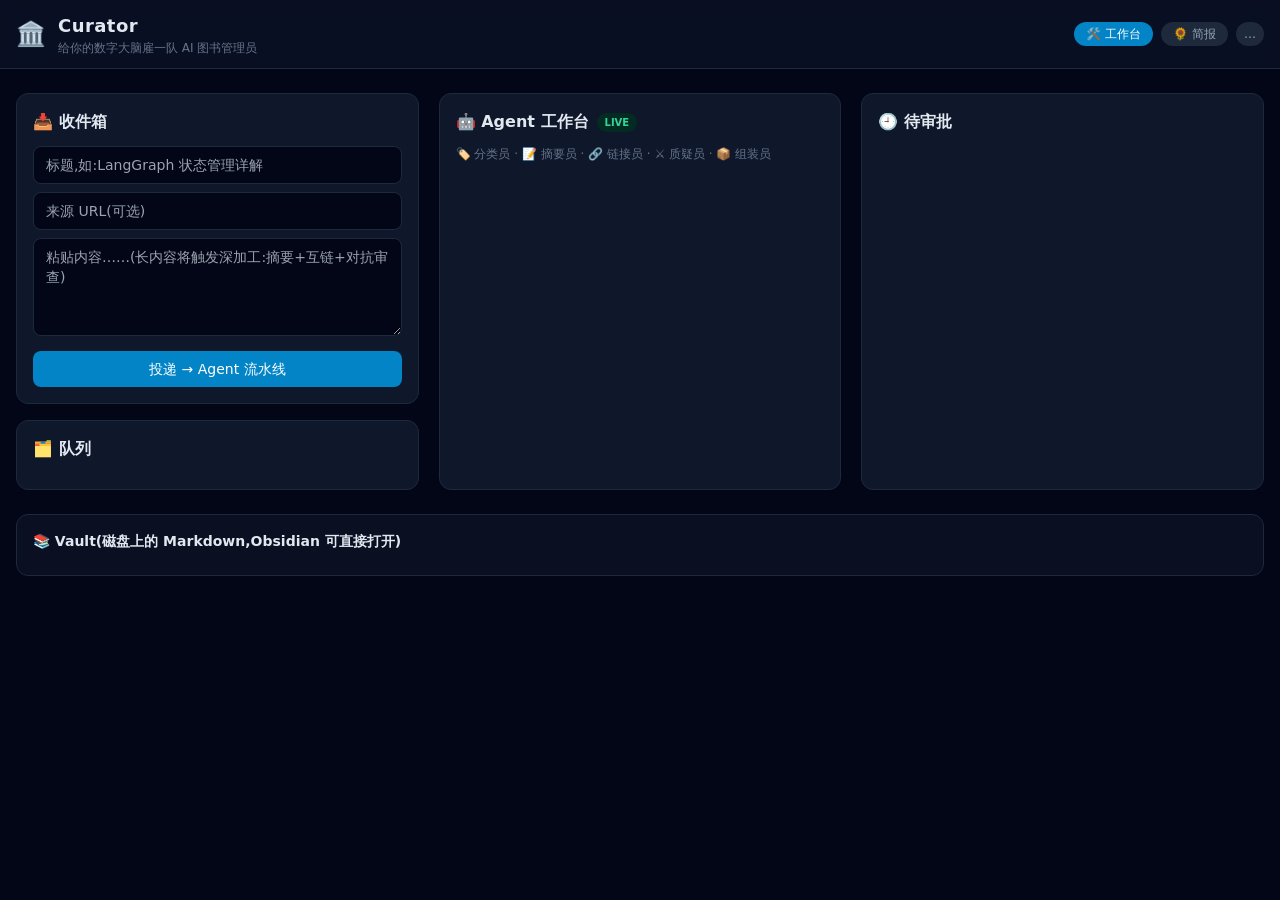
==== web/index.html @ b49a402b "feat: P1a gardener agent + daily digest - gardener: vault scan, orphan/stale/thin detection, tag-bas" ====
<!DOCTYPE html>
<html lang="zh-CN">
<head>
<meta charset="UTF-8">
<meta name="viewport" content="width=device-width, initial-scale=1.0">
<title>Curator — 你的 AI 图书管理员团队</title>
<link rel="icon" href="data:image/svg+xml,<svg xmlns='http://www.w3.org/2000/svg' viewBox='0 0 100 100'><text y='.9em' font-size='90'>🏛️</text></svg>">
<script src="tailwind.js"></script>
<style>
  ::-webkit-scrollbar { width: 6px; height: 6px; }
  ::-webkit-scrollbar-thumb { background: #334155; border-radius: 3px; }
  .fade-in { animation: fadeIn .4s ease; }
  @keyframes fadeIn { from { opacity: 0; transform: translateY(4px);} to { opacity: 1; transform: none;} }
  .pulse-dot { animation: pulse 1.5s infinite; }
  @keyframes pulse { 0%,100% { opacity: 1;} 50% { opacity: .3;} }
</style>
</head>
<body class="bg-slate-950 text-slate-200 min-h-screen">

<!-- Header -->
<header class="border-b border-slate-800 bg-slate-900/60 backdrop-blur sticky top-0 z-10">
  <div class="max-w-7xl mx-auto px-4 py-3 flex items-center gap-3">
    <div class="text-2xl">🏛️</div>
    <div>
      <h1 class="text-lg font-bold tracking-wide">Curator</h1>
      <p class="text-xs text-slate-500">给你的数字大脑雇一队 AI 图书管理员</p>
    </div>
    <div class="ml-auto flex items-center gap-2 text-xs">
      <button id="tab-workbench" onclick="switchTab('workbench')" class="px-3 py-1 rounded-full bg-sky-600 text-white font-medium">🛠 工作台</button>
      <button id="tab-digest" onclick="switchTab('digest')" class="px-3 py-1 rounded-full bg-slate-800 text-slate-400">🌻 简报</button>
      <span id="llm-badge" class="px-2 py-1 rounded-full bg-slate-800 text-slate-400">…</span>
    </div>
  </div>
</header>

<div id="view-workbench">
<main class="max-w-7xl mx-auto px-4 py-6 grid grid-cols-1 lg:grid-cols-3 gap-5">

  <!-- Panel 1: Inbox -->
  <section class="space-y-4">
    <div class="bg-slate-900 border border-slate-800 rounded-xl p-4">
      <h2 class="font-semibold mb-3 flex items-center gap-2">📥 收件箱</h2>
      <form id="inbox-form" class="space-y-2">
        <input id="f-title" required maxlength="200" placeholder="标题,如:LangGraph 状态管理详解"
               class="w-full bg-slate-950 border border-slate-800 rounded-lg px-3 py-2 text-sm focus:outline-none focus:border-sky-600">
        <input id="f-url" placeholder="来源 URL(可选)"
               class="w-full bg-slate-950 border border-slate-800 rounded-lg px-3 py-2 text-sm focus:outline-none focus:border-sky-600">
        <textarea id="f-content" rows="4" placeholder="粘贴内容……(长内容将触发深加工:摘要+互链+对抗审查)"
               class="w-full bg-slate-950 border border-slate-800 rounded-lg px-3 py-2 text-sm focus:outline-none focus:border-sky-600"></textarea>
        <button class="w-full bg-sky-600 hover:bg-sky-500 text-white rounded-lg py-2 text-sm font-medium transition">
          投递 → Agent 流水线
        </button>
      </form>
    </div>
    <div class="bg-slate-900 border border-slate-800 rounded-xl p-4">
      <h2 class="font-semibold mb-3">🗂️ 队列 <span id="item-count" class="text-xs text-slate-500"></span></h2>
      <div id="items" class="space-y-2 max-h-72 overflow-y-auto"></div>
    </div>
  </section>

  <!-- Panel 2: Agent Activity -->
  <section class="bg-slate-900 border border-slate-800 rounded-xl p-4">
    <h2 class="font-semibold mb-3 flex items-center gap-2">
      🤖 Agent 工作台
      <span class="pulse-dot text-[10px] text-emerald-400 bg-emerald-950 px-2 py-0.5 rounded-full">LIVE</span>
    </h2>
    <p class="text-xs text-slate-500 mb-3">🏷️ 分类员 · 📝 摘要员 · 🔗 链接员 · ⚔️ 质疑员 · 📦 组装员</p>
    <div id="events" class="space-y-2 max-h-[560px] overflow-y-auto pr-1"></div>
  </section>

  <!-- Panel 3: Approvals -->
  <section class="bg-slate-900 border border-slate-800 rounded-xl p-4">
    <h2 class="font-semibold mb-3">🕘 待审批 <span id="approval-count" class="text-xs text-amber-500"></span></h2>
    <div id="proposals" class="space-y-3 max-h-[560px] overflow-y-auto pr-1"></div>
  </section>
</main>

<!-- Vault footer -->
<footer class="max-w-7xl mx-auto px-4 pb-8">
  <div class="bg-slate-900/60 border border-slate-800 rounded-xl p-4">
    <h2 class="font-semibold mb-2 text-sm">📚 Vault(磁盘上的 Markdown,Obsidian 可直接打开)</h2>
    <div id="vault" class="flex flex-wrap gap-2"></div>
  </div>
</footer>
</div><!-- /view-workbench -->

<!-- ============ 简报视图 ============ -->
<div id="view-digest" class="hidden max-w-7xl mx-auto px-4 py-6 space-y-5">
  <div class="grid grid-cols-2 md:grid-cols-4 gap-4" id="digest-cards"></div>
  <div class="grid grid-cols-1 lg:grid-cols-2 gap-5">
    <div class="bg-slate-900 border border-slate-800 rounded-xl p-4">
      <h2 class="font-semibold mb-3 flex items-center gap-2">🌻 园丁巡库
        <button onclick="runGardener()" class="ml-auto text-xs bg-emerald-700 hover:bg-emerald-600 text-white px-3 py-1.5 rounded-lg">运行巡库</button>
      </h2>
      <div id="digest-findings" class="space-y-2"></div>
    </div>
    <div class="bg-slate-900 border border-slate-800 rounded-xl p-4">
      <h2 class="font-semibold mb-3">🏷️ 高频标签</h2>
      <div id="digest-tags" class="flex flex-wrap gap-2"></div>
      <p class="text-xs text-slate-600 mt-4">巡库发现的问题会列在左侧;双链建议会出现在工作台的审批队列中,批准后自动追加到既有笔记。</p>
    </div>
  </div>
</div>

<script>
const $ = id => document.getElementById(id);
const esc = s => String(s ?? '').replace(/[&<>"']/g, c => ({'&':'&amp;','<':'&lt;','>':'&gt;','"':'&quot;',"'":'&#39;'}[c]));

const ITEM_STATUS = {
  pending:         ['排队中','bg-slate-800 text-slate-400'],
  processing:      ['Agent 处理中','bg-sky-950 text-sky-400'],
  awaiting_approval:['待审批','bg-amber-950 text-amber-400'],
  done:            ['已入库','bg-emerald-950 text-emerald-400'],
  rejected:        ['已拒绝','bg-rose-950 text-rose-400'],
  error:           ['出错','bg-rose-950 text-rose-400'],
};
const LEVEL_STYLE = { info:'', warn:'border-amber-800 bg-amber-950/30', debate:'border-violet-800 bg-violet-950/30' };

async function poll(){
  try {
    const r = await fetch('/api/state');
    render(await r.json());
  } catch(e) { /* server restarting */ }
}

function render(s){
  $('llm-badge').textContent = s.llm.mock ? 'LLM: MOCK 模式' : `LLM: ${s.llm.model}`;
  $('llm-badge').className = 'px-2 py-1 rounded-full ' + (s.llm.mock ? 'bg-amber-950 text-amber-400' : 'bg-emerald-950 text-emerald-400');

  // 队列
  $('item-count').textContent = `(${s.items.length})`;
  $('items').innerHTML = s.items.map(i => {
    const [label, cls] = ITEM_STATUS[i.status] || [i.status,'bg-slate-800'];
    return `<div class="flex items-center gap-2 text-sm bg-slate-950 border border-slate-800 rounded-lg px-3 py-2 fade-in">
      <span class="truncate flex-1">${esc(i.title)}</span>
      <span class="text-[10px] px-2 py-0.5 rounded-full whitespace-nowrap ${cls}">${label}</span></div>`;
  }).join('') || '<p class="text-xs text-slate-600">空</p>';

  // 事件流
  $('events').innerHTML = s.events.map(e => {
    const time = new Date(e.created_at * 1000).toLocaleTimeString('zh-CN',{hour12:false});
    const cls = LEVEL_STYLE[e.level] || 'border-slate-800 bg-slate-950';
    return `<div class="text-xs border rounded-lg px-3 py-2 fade-in ${cls}">
      <div class="flex justify-between text-slate-500 mb-0.5"><span>${esc(e.agent)}</span><span>${time}</span></div>
      <div class="text-slate-300">「${esc(e.item_title)}」${esc(e.message)}</div></div>`;
  }).join('') || '<p class="text-xs text-slate-600">Agent 们待命中……投递内容后可以看到流水线实况</p>';

  // 提案
  const pending = s.proposals.filter(p => p.status==='pending');
  $('approval-count').textContent = pending.length ? `${pending.length} 条待处理` : '';
  $('proposals').innerHTML = s.proposals.map(p => {
    if (p.status==='pending') {
      return `<div class="border border-amber-900/60 bg-slate-950 rounded-lg p-3 fade-in">
        <div class="flex justify-between items-center mb-2 text-xs">
          <span class="text-amber-400 font-mono">#${p.id} → vault/${esc(p.filepath)}</span>
          <span class="${p.verdict==='pass'?'text-emerald-400':'text-violet-400'}">${p.verdict==='pass'?'✅ 审查通过':'⚔️ 质疑员存疑'}</span>
        </div>
        <pre class="text-[11px] leading-relaxed text-slate-400 whitespace-pre-wrap max-h-48 overflow-y-auto bg-slate-900 rounded-lg p-2 border border-slate-800">${esc(p.markdown)}</pre>
        <div class="flex gap-2 mt-2">
          <button onclick="act(${p.id},'approve')" class="flex-1 bg-emerald-700 hover:bg-emerald-600 text-white rounded-lg py-1.5 text-xs font-medium">✅ 批准入库</button>
          <button onclick="act(${p.id},'reject')" class="flex-1 bg-slate-800 hover:bg-rose-900 text-slate-300 rounded-lg py-1.5 text-xs">🚫 拒绝</button>
        </div></div>`;
    }
    const [label, cls] = p.status==='approved' ? ['已入库','text-emerald-400'] : ['已拒绝','text-rose-400'];
    return `<div class="border border-slate-800 bg-slate-950/50 rounded-lg px-3 py-2 text-xs flex justify-between fade-in">
      <span class="font-mono text-slate-500">#${p.id} ${esc(p.filepath)}</span><span class="${cls}">${label}</span></div>`;
  }).join('') || '<p class="text-xs text-slate-600">暂无提案</p>';

  // vault
  $('vault').innerHTML = s.vault.map(f =>
    `<span class="text-xs bg-slate-950 border border-slate-800 rounded-full px-3 py-1 font-mono">📄 ${esc(f)}</span>`
  ).join('') || '<span class="text-xs text-slate-600">空</span>';
}

async function act(pid, action){
  await fetch(`/api/proposals/${pid}/${action}`, {method:'POST'});
  poll();
}

// ---------- 简报 ----------
function switchTab(tab){
  $('view-workbench').classList.toggle('hidden', tab !== 'workbench');
  $('view-digest').classList.toggle('hidden', tab !== 'digest');
  $('tab-workbench').className = 'px-3 py-1 rounded-full font-medium ' + (tab==='workbench' ? 'bg-sky-600 text-white' : 'bg-slate-800 text-slate-400');
  $('tab-digest').className = 'px-3 py-1 rounded-full font-medium ' + (tab==='digest' ? 'bg-sky-600 text-white' : 'bg-slate-800 text-slate-400');
  if (tab === 'digest') fetchDigest();
}

async function fetchDigest(){
  try {
    const d = await (await fetch('/api/digest')).json();
    const cards = [
      ['📥 24h 投递', d.stats_24h.items, 'text-sky-400'],
      ['✅ 24h 入库', d.stats_24h.approved, 'text-emerald-400'],
      ['🕘 待审批', d.stats_24h.pending, 'text-amber-400'],
      ['📚 库存笔记', d.vault.total, 'text-violet-400'],
    ];
    $('digest-cards').innerHTML = cards.map(([label, val, cls]) => `
      <div class="bg-slate-900 border border-slate-800 rounded-xl p-4">
        <div class="text-2xl font-bold ${cls}">${val}</div>
        <div class="text-xs text-slate-500 mt-1">${label}</div></div>`).join('');
    const ISSUE = {
      orphan: ['🏝️ 孤立','border-amber-900/60'],
      stale: ['⏳ 疑似过时','border-slate-700'],
      thin: ['🪶 薄弱','border-slate-700'],
    };
    $('digest-findings').innerHTML = d.findings.length
      ? d.findings.map(f => {
          const [label, cls] = ISSUE[f.type] || [f.type,'border-slate-700'];
          return `<div class="text-xs border rounded-lg px-3 py-2 bg-slate-950 ${cls}">
            <span class="font-medium">${label}</span>
            <span class="font-mono text-slate-400">${esc(f.note)}</span>
            <div class="text-slate-500 mt-0.5">${esc(f.detail)}</div></div>`;
        }).join('')
      : '<p class="text-xs text-emerald-400">🌻 巡库无异常,知识库健康</p>';
    $('digest-tags').innerHTML = d.top_tags.length
      ? d.top_tags.map(t => `<span class="text-xs bg-slate-950 border border-slate-800 rounded-full px-3 py-1">${esc(t.tag)} <span class="text-slate-500">×${t.count}</span></span>`).join('')
      : '<p class="text-xs text-slate-600">暂无标签</p>';
  } catch(e) {}
}

async function runGardener(){
  const r = await (await fetch('/api/garden/run', {method:'POST'})).json();
  alert(`🌻 巡库完成:${r.total_notes} 篇笔记,${r.findings.length} 个发现,新建 ${r.proposals_created} 条双链提案(去工作台审批)`);
  fetchDigest();
}

$('inbox-form').addEventListener('submit', async e => {
  e.preventDefault();
  const body = { title: $('f-title').value.trim(), url: $('f-url').value.trim(), content: $('f-content').value };
  if (!body.title) return;
  await fetch('/api/inbox', {method:'POST', headers:{'Content-Type':'application/json'}, body: JSON.stringify(body)});
  e.target.reset();
  poll();
});

poll();
setInterval(poll, 2000);
</script>
</body>
</html>
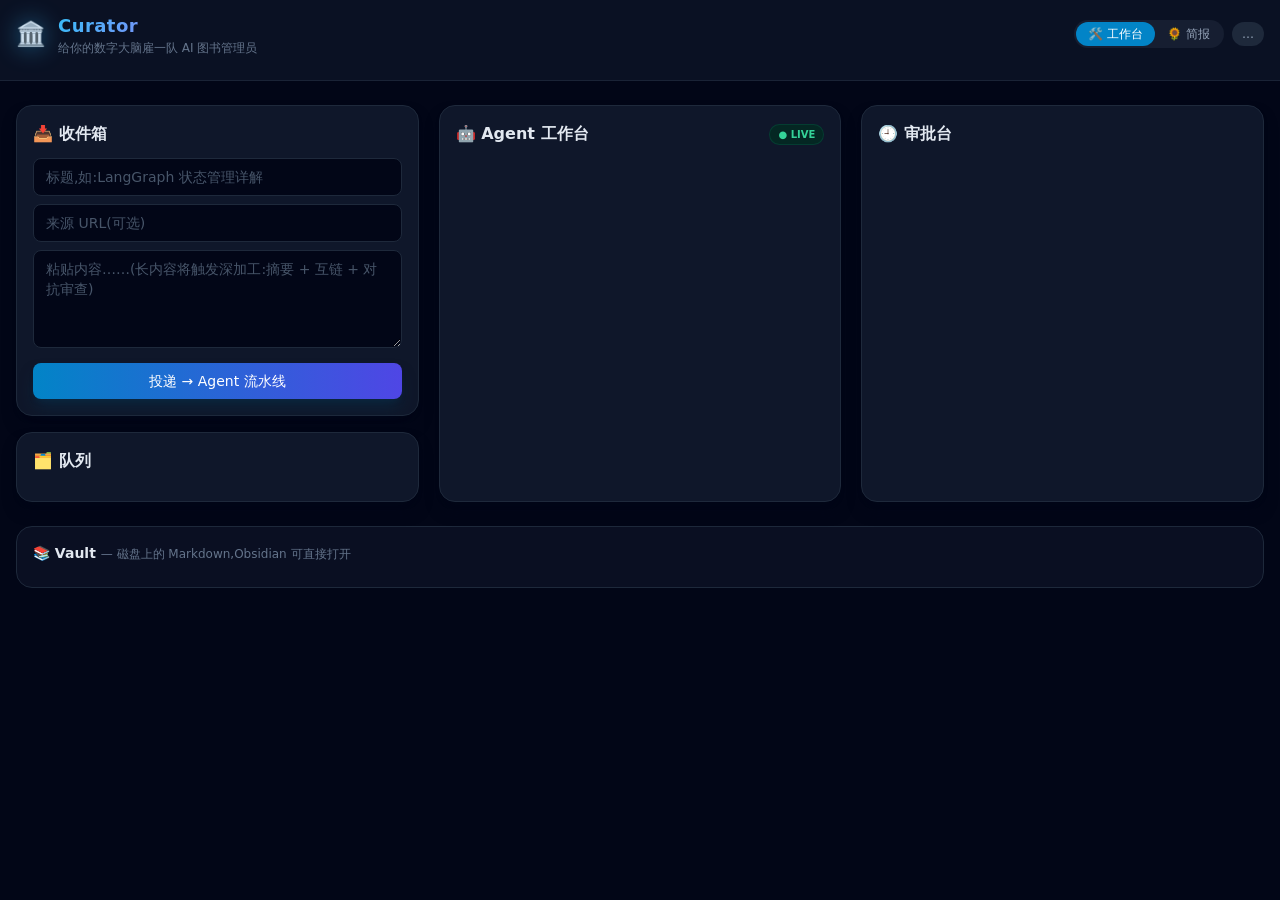
==== commit 9db31b28: "feat: UI polish — pipeline stage bar, agent-colored timeline, markdown proposal preview, toasts - st" ====
--- a/web/index.html
+++ b/web/index.html
@@ -9,27 +9,49 @@
 <style>
   ::-webkit-scrollbar { width: 6px; height: 6px; }
   ::-webkit-scrollbar-thumb { background: #334155; border-radius: 3px; }
-  .fade-in { animation: fadeIn .4s ease; }
-  @keyframes fadeIn { from { opacity: 0; transform: translateY(4px);} to { opacity: 1; transform: none;} }
-  .pulse-dot { animation: pulse 1.5s infinite; }
-  @keyframes pulse { 0%,100% { opacity: 1;} 50% { opacity: .3;} }
+  ::-webkit-scrollbar-track { background: transparent; }
+
+  .fade-in { animation: fadeIn .35s ease both; }
+  @keyframes fadeIn { from { opacity: 0; transform: translateY(6px);} to { opacity: 1; transform: none;} }
+
+  .stage-glow { box-shadow: 0 0 0 2px rgba(56,189,248,.35), 0 0 18px rgba(56,189,248,.25); }
+  .stage-done { color: #34d399 !important; border-color: rgba(52,211,153,.5) !important; background: rgba(52,211,153,.08) !important; }
+  .stage-active { animation: stagePulse 1.2s infinite; }
+  @keyframes stagePulse { 0%,100% { opacity: 1 } 50% { opacity: .55 } }
+
+  .brand-grad { background: linear-gradient(120deg, #38bdf8 0%, #818cf8 55%, #c084fc 100%); -webkit-background-clip: text; background-clip: text; color: transparent; }
+
+  .wikilink { color: #7dd3fc; background: rgba(56,189,248,.1); border: 1px solid rgba(56,189,248,.25); border-radius: 4px; padding: 0 4px; font-size: .95em; }
+
+  .toast { animation: toastIn .3s ease both; }
+  @keyframes toastIn { from { opacity: 0; transform: translateX(24px);} to { opacity: 1; transform: none;} }
 </style>
 </head>
-<body class="bg-slate-950 text-slate-200 min-h-screen">
+<body class="bg-slate-950 text-slate-200 min-h-screen antialiased">
+
+<!-- Toast 栈 -->
+<div id="toasts" class="fixed top-4 right-4 z-50 space-y-2 w-72"></div>
 
 <!-- Header -->
-<header class="border-b border-slate-800 bg-slate-900/60 backdrop-blur sticky top-0 z-10">
+<header class="border-b border-slate-800/80 bg-slate-900/70 backdrop-blur sticky top-0 z-40">
   <div class="max-w-7xl mx-auto px-4 py-3 flex items-center gap-3">
-    <div class="text-2xl">🏛️</div>
+    <div class="text-2xl drop-shadow-[0_0_12px_rgba(56,189,248,.45)]">🏛️</div>
     <div>
-      <h1 class="text-lg font-bold tracking-wide">Curator</h1>
+      <h1 class="text-lg font-bold tracking-wide brand-grad">Curator</h1>
       <p class="text-xs text-slate-500">给你的数字大脑雇一队 AI 图书管理员</p>
     </div>
     <div class="ml-auto flex items-center gap-2 text-xs">
-      <button id="tab-workbench" onclick="switchTab('workbench')" class="px-3 py-1 rounded-full bg-sky-600 text-white font-medium">🛠 工作台</button>
-      <button id="tab-digest" onclick="switchTab('digest')" class="px-3 py-1 rounded-full bg-slate-800 text-slate-400">🌻 简报</button>
-      <span id="llm-badge" class="px-2 py-1 rounded-full bg-slate-800 text-slate-400">…</span>
-    </div>
+      <div class="flex bg-slate-800/60 rounded-full p-0.5">
+        <button id="tab-workbench" onclick="switchTab('workbench')" class="px-3 py-1 rounded-full bg-sky-600 text-white font-medium transition">🛠 工作台</button>
+        <button id="tab-digest" onclick="switchTab('digest')" class="px-3 py-1 rounded-full text-slate-400 hover:text-slate-200 transition">🌻 简报</button>
+      </div>
+      <span id="llm-badge" class="px-2.5 py-1 rounded-full bg-slate-800 text-slate-400">…</span>
+    </div>
+  </div>
+
+  <!-- 流水线舞台条:内容处理到哪一站,哪一站点亮 -->
+  <div class="max-w-7xl mx-auto px-4 pb-3">
+    <div id="stagebar" class="flex items-center gap-1 overflow-x-auto"></div>
   </div>
 </header>
 
@@ -38,47 +60,48 @@
 
   <!-- Panel 1: Inbox -->
   <section class="space-y-4">
-    <div class="bg-slate-900 border border-slate-800 rounded-xl p-4">
+    <div class="bg-slate-900 border border-slate-800 rounded-2xl p-4 shadow-lg shadow-slate-950/50">
       <h2 class="font-semibold mb-3 flex items-center gap-2">📥 收件箱</h2>
       <form id="inbox-form" class="space-y-2">
         <input id="f-title" required maxlength="200" placeholder="标题,如:LangGraph 状态管理详解"
-               class="w-full bg-slate-950 border border-slate-800 rounded-lg px-3 py-2 text-sm focus:outline-none focus:border-sky-600">
+               class="w-full bg-slate-950 border border-slate-800 rounded-lg px-3 py-2 text-sm placeholder:text-slate-600 focus:outline-none focus:border-sky-500 focus:ring-1 focus:ring-sky-500/40 transition">
         <input id="f-url" placeholder="来源 URL(可选)"
-               class="w-full bg-slate-950 border border-slate-800 rounded-lg px-3 py-2 text-sm focus:outline-none focus:border-sky-600">
-        <textarea id="f-content" rows="4" placeholder="粘贴内容……(长内容将触发深加工:摘要+互链+对抗审查)"
-               class="w-full bg-slate-950 border border-slate-800 rounded-lg px-3 py-2 text-sm focus:outline-none focus:border-sky-600"></textarea>
-        <button class="w-full bg-sky-600 hover:bg-sky-500 text-white rounded-lg py-2 text-sm font-medium transition">
+               class="w-full bg-slate-950 border border-slate-800 rounded-lg px-3 py-2 text-sm placeholder:text-slate-600 focus:outline-none focus:border-sky-500 focus:ring-1 focus:ring-sky-500/40 transition">
+        <textarea id="f-content" rows="4" placeholder="粘贴内容……(长内容将触发深加工:摘要 + 互链 + 对抗审查)"
+               class="w-full bg-slate-950 border border-slate-800 rounded-lg px-3 py-2 text-sm placeholder:text-slate-600 focus:outline-none focus:border-sky-500 focus:ring-1 focus:ring-sky-500/40 transition"></textarea>
+        <button class="w-full bg-gradient-to-r from-sky-600 to-indigo-600 hover:from-sky-500 hover:to-indigo-500 text-white rounded-lg py-2 text-sm font-medium transition shadow-lg shadow-sky-950/60">
           投递 → Agent 流水线
         </button>
       </form>
     </div>
-    <div class="bg-slate-900 border border-slate-800 rounded-xl p-4">
-      <h2 class="font-semibold mb-3">🗂️ 队列 <span id="item-count" class="text-xs text-slate-500"></span></h2>
-      <div id="items" class="space-y-2 max-h-72 overflow-y-auto"></div>
+
+    <div class="bg-slate-900 border border-slate-800 rounded-2xl p-4 shadow-lg shadow-slate-950/50">
+      <h2 class="font-semibold mb-3">🗂️ 队列 <span id="item-count" class="text-xs text-slate-500 font-normal"></span></h2>
+      <div id="items" class="space-y-2 max-h-72 overflow-y-auto pr-1"></div>
     </div>
   </section>
 
   <!-- Panel 2: Agent Activity -->
-  <section class="bg-slate-900 border border-slate-800 rounded-xl p-4">
-    <h2 class="font-semibold mb-3 flex items-center gap-2">
+  <section class="bg-slate-900 border border-slate-800 rounded-2xl p-4 shadow-lg shadow-slate-950/50">
+    <h2 class="font-semibold mb-1 flex items-center gap-2">
       🤖 Agent 工作台
-      <span class="pulse-dot text-[10px] text-emerald-400 bg-emerald-950 px-2 py-0.5 rounded-full">LIVE</span>
+      <span id="live-dot" class="ml-auto text-[10px] text-emerald-400 bg-emerald-950/80 border border-emerald-900/60 px-2 py-0.5 rounded-full">● LIVE</span>
     </h2>
-    <p class="text-xs text-slate-500 mb-3">🏷️ 分类员 · 📝 摘要员 · 🔗 链接员 · ⚔️ 质疑员 · 📦 组装员</p>
-    <div id="events" class="space-y-2 max-h-[560px] overflow-y-auto pr-1"></div>
+    <div class="flex flex-wrap gap-1.5 mb-3" id="agent-legend"></div>
+    <div id="events" class="relative space-y-2 max-h-[520px] overflow-y-auto pr-1"></div>
   </section>
 
   <!-- Panel 3: Approvals -->
-  <section class="bg-slate-900 border border-slate-800 rounded-xl p-4">
-    <h2 class="font-semibold mb-3">🕘 待审批 <span id="approval-count" class="text-xs text-amber-500"></span></h2>
-    <div id="proposals" class="space-y-3 max-h-[560px] overflow-y-auto pr-1"></div>
+  <section class="bg-slate-900 border border-slate-800 rounded-2xl p-4 shadow-lg shadow-slate-950/50">
+    <h2 class="font-semibold mb-3">🕘 审批台 <span id="approval-count" class="text-xs text-amber-500 font-normal"></span></h2>
+    <div id="proposals" class="space-y-3 max-h-[520px] overflow-y-auto pr-1"></div>
   </section>
 </main>
 
 <!-- Vault footer -->
 <footer class="max-w-7xl mx-auto px-4 pb-8">
-  <div class="bg-slate-900/60 border border-slate-800 rounded-xl p-4">
-    <h2 class="font-semibold mb-2 text-sm">📚 Vault(磁盘上的 Markdown,Obsidian 可直接打开)</h2>
+  <div class="bg-slate-900/60 border border-slate-800 rounded-2xl p-4">
+    <h2 class="font-semibold mb-2 text-sm">📚 Vault <span class="text-slate-500 font-normal text-xs">— 磁盘上的 Markdown,Obsidian 可直接打开</span></h2>
     <div id="vault" class="flex flex-wrap gap-2"></div>
   </div>
 </footer>
@@ -88,16 +111,16 @@
 <div id="view-digest" class="hidden max-w-7xl mx-auto px-4 py-6 space-y-5">
   <div class="grid grid-cols-2 md:grid-cols-4 gap-4" id="digest-cards"></div>
   <div class="grid grid-cols-1 lg:grid-cols-2 gap-5">
-    <div class="bg-slate-900 border border-slate-800 rounded-xl p-4">
+    <div class="bg-slate-900 border border-slate-800 rounded-2xl p-4">
       <h2 class="font-semibold mb-3 flex items-center gap-2">🌻 园丁巡库
-        <button onclick="runGardener()" class="ml-auto text-xs bg-emerald-700 hover:bg-emerald-600 text-white px-3 py-1.5 rounded-lg">运行巡库</button>
+        <button onclick="runGardener()" class="ml-auto text-xs bg-emerald-700 hover:bg-emerald-600 text-white px-3 py-1.5 rounded-lg transition">运行巡库</button>
       </h2>
       <div id="digest-findings" class="space-y-2"></div>
     </div>
-    <div class="bg-slate-900 border border-slate-800 rounded-xl p-4">
+    <div class="bg-slate-900 border border-slate-800 rounded-2xl p-4">
       <h2 class="font-semibold mb-3">🏷️ 高频标签</h2>
       <div id="digest-tags" class="flex flex-wrap gap-2"></div>
-      <p class="text-xs text-slate-600 mt-4">巡库发现的问题会列在左侧;双链建议会出现在工作台的审批队列中,批准后自动追加到既有笔记。</p>
+      <p class="text-xs text-slate-600 mt-4 leading-relaxed">巡库发现的问题会列在左侧;双链建议会出现在工作台的审批队列中,批准后自动追加到既有笔记。</p>
     </div>
   </div>
 </div>
@@ -106,16 +129,164 @@
 const $ = id => document.getElementById(id);
 const esc = s => String(s ?? '').replace(/[&<>"']/g, c => ({'&':'&amp;','<':'&lt;','>':'&gt;','"':'&quot;',"'":'&#39;'}[c]));
 
+/* ---------- Agent 名录(配色统一来源) ---------- */
+const AGENTS = {
+  '分类员': { emoji:'🏷️', color:'sky' },
+  '摘要员': { emoji:'📝', color:'violet' },
+  '链接员': { emoji:'🔗', color:'amber' },
+  '质疑员': { emoji:'⚔️', color:'rose' },
+  '组装员': { emoji:'📦', color:'emerald' },
+  '园丁':   { emoji:'🌻', color:'lime' },
+};
+const AGENT_COLORS = {
+  sky:   { dot:'bg-sky-400',    text:'text-sky-300',    chip:'bg-sky-950/70 text-sky-300 border-sky-900/60' },
+  violet:{ dot:'bg-violet-400', text:'text-violet-300', chip:'bg-violet-950/70 text-violet-300 border-violet-900/60' },
+  amber: { dot:'bg-amber-400',  text:'text-amber-300',  chip:'bg-amber-950/70 text-amber-300 border-amber-900/60' },
+  rose:  { dot:'bg-rose-400',   text:'text-rose-300',   chip:'bg-rose-950/70 text-rose-300 border-rose-900/60' },
+  emerald:{dot:'bg-emerald-400',text:'text-emerald-300',chip:'bg-emerald-950/70 text-emerald-300 border-emerald-900/60' },
+  lime:  { dot:'bg-lime-400',   text:'text-lime-300',   chip:'bg-lime-950/70 text-lime-300 border-lime-900/60' },
+};
+function agentStyle(name) {
+  for (const [key, cfg] of Object.entries(AGENTS)) if (name.includes(key)) return cfg;
+  return { emoji:'⚡', color:'slate' };
+}
+const SLATE = { dot:'bg-slate-500', text:'text-slate-400', chip:'bg-slate-800/70 text-slate-300 border-slate-700' };
+
 const ITEM_STATUS = {
-  pending:         ['排队中','bg-slate-800 text-slate-400'],
-  processing:      ['Agent 处理中','bg-sky-950 text-sky-400'],
+  pending:          ['排队中','bg-slate-800 text-slate-400'],
+  processing:       ['Agent 处理中','bg-sky-950 text-sky-400'],
   awaiting_approval:['待审批','bg-amber-950 text-amber-400'],
-  done:            ['已入库','bg-emerald-950 text-emerald-400'],
-  rejected:        ['已拒绝','bg-rose-950 text-rose-400'],
-  error:           ['出错','bg-rose-950 text-rose-400'],
+  done:             ['已入库','bg-emerald-950 text-emerald-400'],
+  rejected:         ['已拒绝','bg-rose-950 text-rose-400'],
+  error:            ['出错','bg-rose-950 text-rose-400'],
 };
-const LEVEL_STYLE = { info:'', warn:'border-amber-800 bg-amber-950/30', debate:'border-violet-800 bg-violet-950/30' };
-
+const LEVEL_BORDER = { info:'', warn:'border-l-amber-500/70', debate:'border-l-violet-500/70' };
+
+/* ---------- Markdown-lite 渲染(提案预览用) ---------- */
+function mdLite(src) {
+  let h = esc(src);
+  h = h.replace(/\[\[([^\]]+)\]\]/g, '<span class="wikilink">[[$1]]</span>');
+  h = h.replace(/^### (.*)$/gm, '<div class="font-semibold text-slate-300 mt-2">$1</div>');
+  h = h.replace(/^## (.*)$/gm, '<div class="font-bold text-sky-300 mt-2">$1</div>');
+  h = h.replace(/^# (.*)$/gm, '<div class="font-bold text-base text-slate-100 mt-1">$1</div>');
+  h = h.replace(/\*\*([^*]+)\*\*/g, '<strong class="text-slate-200">$1</strong>');
+  h = h.replace(/`([^`]+)`/g, '<code class="bg-slate-800 text-amber-200 rounded px-1 text-[11px]">$1</code>');
+  h = h.replace(/^- (.*)$/gm, '<div class="pl-3 border-l border-slate-700/60 ml-1 my-0.5">$1</div>');
+  h = h.replace(/^&gt; (.*)$/gm, '<div class="pl-2 border-l-2 border-slate-600 text-slate-400 italic my-1">$1</div>');
+  h = h.replace(/^---+$/gm, '<hr class="border-slate-800 my-2">');
+  return h.replace(/\n/g, '<br>');
+}
+
+/* ---------- Toast ---------- */
+function toast(msg, type='ok') {
+  const style = type === 'ok'
+    ? 'bg-emerald-950/90 border-emerald-800 text-emerald-200'
+    : 'bg-rose-950/90 border-rose-800 text-rose-200';
+  const el = document.createElement('div');
+  el.className = `toast border rounded-xl px-4 py-2.5 text-sm shadow-xl backdrop-blur ${style}`;
+  el.textContent = msg;
+  $('toasts').appendChild(el);
+  setTimeout(() => { el.style.opacity = '0'; el.style.transition = 'opacity .4s'; setTimeout(() => el.remove(), 400); }, 3200);
+}
+
+/* ---------- 流水线舞台条 ---------- */
+const STAGES = [
+  { key:'分类员', label:'分类' }, { key:'摘要员', label:'摘要·互链' },
+  { key:'质疑员', label:'对抗审查' }, { key:'组装员', label:'组装提案' }, { key:'审批', label:'人工审批' },
+];
+function renderStagebar(s) {
+  const processing = s.items.find(i => i.status === 'processing');
+  const latest = processing ? s.items.find(i => i.id === processing.id) : null;
+  const fired = new Set();
+  if (latest) {
+    for (const e of s.events) if (e.item_id === latest.id) {
+      for (const st of STAGES) if (e.agent.includes(st.key)) fired.add(st.key);
+    }
+  }
+  const anyPendingApproval = s.proposals.some(p => p.status === 'pending');
+  $('stagebar').innerHTML =
+    `<span class="text-[10px] text-slate-500 mr-2 whitespace-nowrap">${processing ? '⚡ 正在处理「' + esc(processing.title) + '」' : '流水线待命'}</span>` +
+    STAGES.map((st, i) => {
+      const active = processing && fired.has(st.key);
+      const isApproval = st.key === '审批';
+      const lit = active || (isApproval && !processing && anyPendingApproval);
+      const cfg = AGENTS[st.key] ? AGENT_COLORS[AGENTS[st.key].color] : {text:'text-amber-300'};
+      const emoji = AGENTS[st.key] ? AGENTS[st.key].emoji : '✋';
+      return `<div class="flex items-center gap-1 whitespace-nowrap">
+        <div class="px-2.5 py-1 rounded-full border text-[11px] border-slate-700/70 text-slate-500 ${lit ? 'stage-active border-sky-600/60 bg-sky-950/60 text-sky-300 stage-glow' : ''}">${emoji} ${st.label}</div>
+        ${i < STAGES.length - 1 ? '<div class="w-4 h-px bg-slate-700/70"></div>' : ''}
+      </div>`;
+    }).join('');
+}
+
+/* ---------- 主渲染 ---------- */
+function render(s) {
+  $('llm-badge').textContent = s.llm.mock ? 'LLM: MOCK 模式' : `LLM: ${s.llm.model}`;
+  $('llm-badge').className = 'px-2.5 py-1 rounded-full ' + (s.llm.mock ? 'bg-amber-950 text-amber-400' : 'bg-emerald-950 text-emerald-400');
+  renderStagebar(s);
+
+  // Agent 图例
+  $('agent-legend').innerHTML = Object.entries(AGENTS).map(([name, cfg]) => {
+    const c = AGENT_COLORS[cfg.color];
+    return `<span class="text-[10px] px-2 py-0.5 rounded-full border ${c.chip}">${cfg.emoji} ${name}</span>`;
+  }).join('');
+
+  // 队列
+  $('item-count').textContent = `(${s.items.length})`;
+  $('items').innerHTML = s.items.map(i => {
+    const [label, cls] = ITEM_STATUS[i.status] || [i.status,'bg-slate-800'];
+    return `<div class="flex items-center gap-2 text-sm bg-slate-950 border border-slate-800 rounded-lg px-3 py-2 fade-in hover:border-slate-600 transition">
+      <span class="truncate flex-1">${esc(i.title)}</span>
+      <span class="text-[10px] px-2 py-0.5 rounded-full whitespace-nowrap ${cls}">${label}</span></div>`;
+  }).join('') || `<div class="text-xs text-slate-600 border border-dashed border-slate-800 rounded-lg px-3 py-6 text-center">📭 还没有内容<br>把想收藏的文章粘贴到左边开始</div>`;
+
+  // 事件流:Agent 配色头像 + 时间线
+  $('events').innerHTML = s.events.map(e => {
+    const cfg = agentStyle(e.agent);
+    const c = AGENT_COLORS[cfg.color] || SLATE;
+    const time = new Date(e.created_at * 1000).toLocaleTimeString('zh-CN',{hour12:false});
+    return `<div class="flex gap-2.5 fade-in">
+      <div class="flex flex-col items-center pt-0.5">
+        <div class="w-7 h-7 rounded-full grid place-items-center text-sm bg-slate-950 border border-slate-700 ${c.text}">${cfg.emoji}</div>
+        <div class="w-px flex-1 bg-slate-800 mt-1"></div>
+      </div>
+      <div class="flex-1 pb-2 min-w-0">
+        <div class="flex justify-between items-baseline gap-2">
+          <span class="text-xs font-medium ${c.text}">${esc(e.agent.replace(cfg.emoji,'').trim())}</span>
+          <span class="text-[10px] text-slate-600">${time}</span>
+        </div>
+        <div class="text-xs text-slate-400 leading-relaxed break-words">「<span class="text-slate-300">${esc(e.item_title || '')}</span>」${esc(e.message)}</div>
+      </div></div>`;
+  }).join('') || `<div class="text-xs text-slate-600 border border-dashed border-slate-800 rounded-lg px-3 py-6 text-center">🤖 Agent 们待命中…<br>投递内容后可以看到流水线实况</div>`;
+
+  // 审批台
+  const pending = s.proposals.filter(p => p.status==='pending');
+  $('approval-count').textContent = pending.length ? `${pending.length} 条待处理` : '';
+  $('proposals').innerHTML = s.proposals.map(p => {
+    if (p.status==='pending') {
+      return `<div class="border border-amber-900/50 bg-slate-950 rounded-xl p-3 fade-in hover:border-amber-700/60 transition">
+        <div class="flex justify-between items-center mb-2 text-xs">
+          <span class="text-amber-400 font-mono">#${p.id} → vault/${esc(p.filepath)}</span>
+          <span class="${p.verdict==='pass'?'text-emerald-400':p.verdict==='questioned'?'text-violet-400':'text-lime-400'}">${p.verdict==='pass'?'✅ 审查通过':p.verdict==='questioned'?'⚔️ 质疑员存疑':'🌻 园丁建议'}</span>
+        </div>
+        <div class="text-[11px] leading-relaxed text-slate-400 max-h-48 overflow-y-auto bg-slate-900/70 rounded-lg p-2.5 border border-slate-800">${p.kind==='link_suggestion' ? mdLite(p.markdown) : mdLite(p.markdown)}</div>
+        <div class="flex gap-2 mt-2.5">
+          <button onclick="act(${p.id},'approve')" class="flex-1 bg-emerald-700 hover:bg-emerald-600 text-white rounded-lg py-1.5 text-xs font-medium transition">✅ 批准入库</button>
+          <button onclick="act(${p.id},'reject')" class="flex-1 bg-slate-800 hover:bg-rose-900 text-slate-300 rounded-lg py-1.5 text-xs transition">🚫 拒绝</button>
+        </div></div>`;
+    }
+    const [label, cls] = p.status==='approved' ? ['已入库','text-emerald-400'] : ['已拒绝','text-rose-400'];
+    return `<div class="border border-slate-800 bg-slate-950/50 rounded-lg px-3 py-2 text-xs flex justify-between fade-in opacity-70">
+      <span class="font-mono text-slate-500">#${p.id} ${esc(p.filepath)}</span><span class="${cls}">${label}</span></div>`;
+  }).join('') || `<div class="text-xs text-slate-600 border border-dashed border-slate-800 rounded-lg px-3 py-6 text-center">🕘 暂无待审批提案<br>Agent 的每笔修改都会先到这里等你确认</div>`;
+
+  // vault
+  $('vault').innerHTML = s.vault.map(f =>
+    `<span class="text-xs bg-slate-950 border border-slate-800 hover:border-sky-800 rounded-full px-3 py-1 font-mono transition">📄 ${esc(f)}</span>`
+  ).join('') || '<span class="text-xs text-slate-600">空</span>';
+}
+
+/* ---------- 轮询与动作 ---------- */
 async function poll(){
   try {
     const r = await fetch('/api/state');
@@ -123,66 +294,22 @@
   } catch(e) { /* server restarting */ }
 }
 
-function render(s){
-  $('llm-badge').textContent = s.llm.mock ? 'LLM: MOCK 模式' : `LLM: ${s.llm.model}`;
-  $('llm-badge').className = 'px-2 py-1 rounded-full ' + (s.llm.mock ? 'bg-amber-950 text-amber-400' : 'bg-emerald-950 text-emerald-400');
-
-  // 队列
-  $('item-count').textContent = `(${s.items.length})`;
-  $('items').innerHTML = s.items.map(i => {
-    const [label, cls] = ITEM_STATUS[i.status] || [i.status,'bg-slate-800'];
-    return `<div class="flex items-center gap-2 text-sm bg-slate-950 border border-slate-800 rounded-lg px-3 py-2 fade-in">
-      <span class="truncate flex-1">${esc(i.title)}</span>
-      <span class="text-[10px] px-2 py-0.5 rounded-full whitespace-nowrap ${cls}">${label}</span></div>`;
-  }).join('') || '<p class="text-xs text-slate-600">空</p>';
-
-  // 事件流
-  $('events').innerHTML = s.events.map(e => {
-    const time = new Date(e.created_at * 1000).toLocaleTimeString('zh-CN',{hour12:false});
-    const cls = LEVEL_STYLE[e.level] || 'border-slate-800 bg-slate-950';
-    return `<div class="text-xs border rounded-lg px-3 py-2 fade-in ${cls}">
-      <div class="flex justify-between text-slate-500 mb-0.5"><span>${esc(e.agent)}</span><span>${time}</span></div>
-      <div class="text-slate-300">「${esc(e.item_title)}」${esc(e.message)}</div></div>`;
-  }).join('') || '<p class="text-xs text-slate-600">Agent 们待命中……投递内容后可以看到流水线实况</p>';
-
-  // 提案
-  const pending = s.proposals.filter(p => p.status==='pending');
-  $('approval-count').textContent = pending.length ? `${pending.length} 条待处理` : '';
-  $('proposals').innerHTML = s.proposals.map(p => {
-    if (p.status==='pending') {
-      return `<div class="border border-amber-900/60 bg-slate-950 rounded-lg p-3 fade-in">
-        <div class="flex justify-between items-center mb-2 text-xs">
-          <span class="text-amber-400 font-mono">#${p.id} → vault/${esc(p.filepath)}</span>
-          <span class="${p.verdict==='pass'?'text-emerald-400':'text-violet-400'}">${p.verdict==='pass'?'✅ 审查通过':'⚔️ 质疑员存疑'}</span>
-        </div>
-        <pre class="text-[11px] leading-relaxed text-slate-400 whitespace-pre-wrap max-h-48 overflow-y-auto bg-slate-900 rounded-lg p-2 border border-slate-800">${esc(p.markdown)}</pre>
-        <div class="flex gap-2 mt-2">
-          <button onclick="act(${p.id},'approve')" class="flex-1 bg-emerald-700 hover:bg-emerald-600 text-white rounded-lg py-1.5 text-xs font-medium">✅ 批准入库</button>
-          <button onclick="act(${p.id},'reject')" class="flex-1 bg-slate-800 hover:bg-rose-900 text-slate-300 rounded-lg py-1.5 text-xs">🚫 拒绝</button>
-        </div></div>`;
-    }
-    const [label, cls] = p.status==='approved' ? ['已入库','text-emerald-400'] : ['已拒绝','text-rose-400'];
-    return `<div class="border border-slate-800 bg-slate-950/50 rounded-lg px-3 py-2 text-xs flex justify-between fade-in">
-      <span class="font-mono text-slate-500">#${p.id} ${esc(p.filepath)}</span><span class="${cls}">${label}</span></div>`;
-  }).join('') || '<p class="text-xs text-slate-600">暂无提案</p>';
-
-  // vault
-  $('vault').innerHTML = s.vault.map(f =>
-    `<span class="text-xs bg-slate-950 border border-slate-800 rounded-full px-3 py-1 font-mono">📄 ${esc(f)}</span>`
-  ).join('') || '<span class="text-xs text-slate-600">空</span>';
-}
-
 async function act(pid, action){
-  await fetch(`/api/proposals/${pid}/${action}`, {method:'POST'});
+  try {
+    const r = await fetch(`/api/proposals/${pid}/${action}`, {method:'POST'});
+    const d = await r.json();
+    if (action === 'approve') toast(d.kind === 'link_suggestion' ? `🌻 双链已追加到 ${d.file}` : `✅ 已入库 vault/${d.file}`);
+    else toast('🚫 已拒绝该提案', 'warn');
+  } catch(e) { toast('操作失败,请重试', 'warn'); }
   poll();
 }
 
-// ---------- 简报 ----------
+/* ---------- 简报 ---------- */
 function switchTab(tab){
   $('view-workbench').classList.toggle('hidden', tab !== 'workbench');
   $('view-digest').classList.toggle('hidden', tab !== 'digest');
-  $('tab-workbench').className = 'px-3 py-1 rounded-full font-medium ' + (tab==='workbench' ? 'bg-sky-600 text-white' : 'bg-slate-800 text-slate-400');
-  $('tab-digest').className = 'px-3 py-1 rounded-full font-medium ' + (tab==='digest' ? 'bg-sky-600 text-white' : 'bg-slate-800 text-slate-400');
+  $('tab-workbench').className = 'px-3 py-1 rounded-full font-medium transition ' + (tab==='workbench' ? 'bg-sky-600 text-white' : 'text-slate-400 hover:text-slate-200');
+  $('tab-digest').className = 'px-3 py-1 rounded-full font-medium transition ' + (tab==='digest' ? 'bg-sky-600 text-white' : 'text-slate-400 hover:text-slate-200');
   if (tab === 'digest') fetchDigest();
 }
 
@@ -196,13 +323,13 @@
       ['📚 库存笔记', d.vault.total, 'text-violet-400'],
     ];
     $('digest-cards').innerHTML = cards.map(([label, val, cls]) => `
-      <div class="bg-slate-900 border border-slate-800 rounded-xl p-4">
+      <div class="bg-slate-900 border border-slate-800 rounded-2xl p-4 hover:border-slate-600 transition">
         <div class="text-2xl font-bold ${cls}">${val}</div>
         <div class="text-xs text-slate-500 mt-1">${label}</div></div>`).join('');
     const ISSUE = {
-      orphan: ['🏝️ 孤立','border-amber-900/60'],
-      stale: ['⏳ 疑似过时','border-slate-700'],
-      thin: ['🪶 薄弱','border-slate-700'],
+      orphan: ['🏝️ 孤立','border-amber-900/60 text-amber-300'],
+      stale: ['⏳ 疑似过时','border-slate-700 text-slate-300'],
+      thin: ['🪶 薄弱','border-slate-700 text-slate-300'],
     };
     $('digest-findings').innerHTML = d.findings.length
       ? d.findings.map(f => {
@@ -220,9 +347,11 @@
 }
 
 async function runGardener(){
-  const r = await (await fetch('/api/garden/run', {method:'POST'})).json();
-  alert(`🌻 巡库完成:${r.total_notes} 篇笔记,${r.findings.length} 个发现,新建 ${r.proposals_created} 条双链提案(去工作台审批)`);
-  fetchDigest();
+  try {
+    const r = await (await fetch('/api/garden/run', {method:'POST'})).json();
+    toast(`🌻 巡库完成:${r.total_notes} 篇 · ${r.findings.length} 个发现 · ${r.proposals_created} 条双链提案`);
+    fetchDigest();
+  } catch(e) { toast('巡库失败', 'warn'); }
 }
 
 $('inbox-form').addEventListener('submit', async e => {
@@ -230,6 +359,7 @@
   const body = { title: $('f-title').value.trim(), url: $('f-url').value.trim(), content: $('f-content').value };
   if (!body.title) return;
   await fetch('/api/inbox', {method:'POST', headers:{'Content-Type':'application/json'}, body: JSON.stringify(body)});
+  toast('📥 已投递,Agent 流水线启动');
   e.target.reset();
   poll();
 });
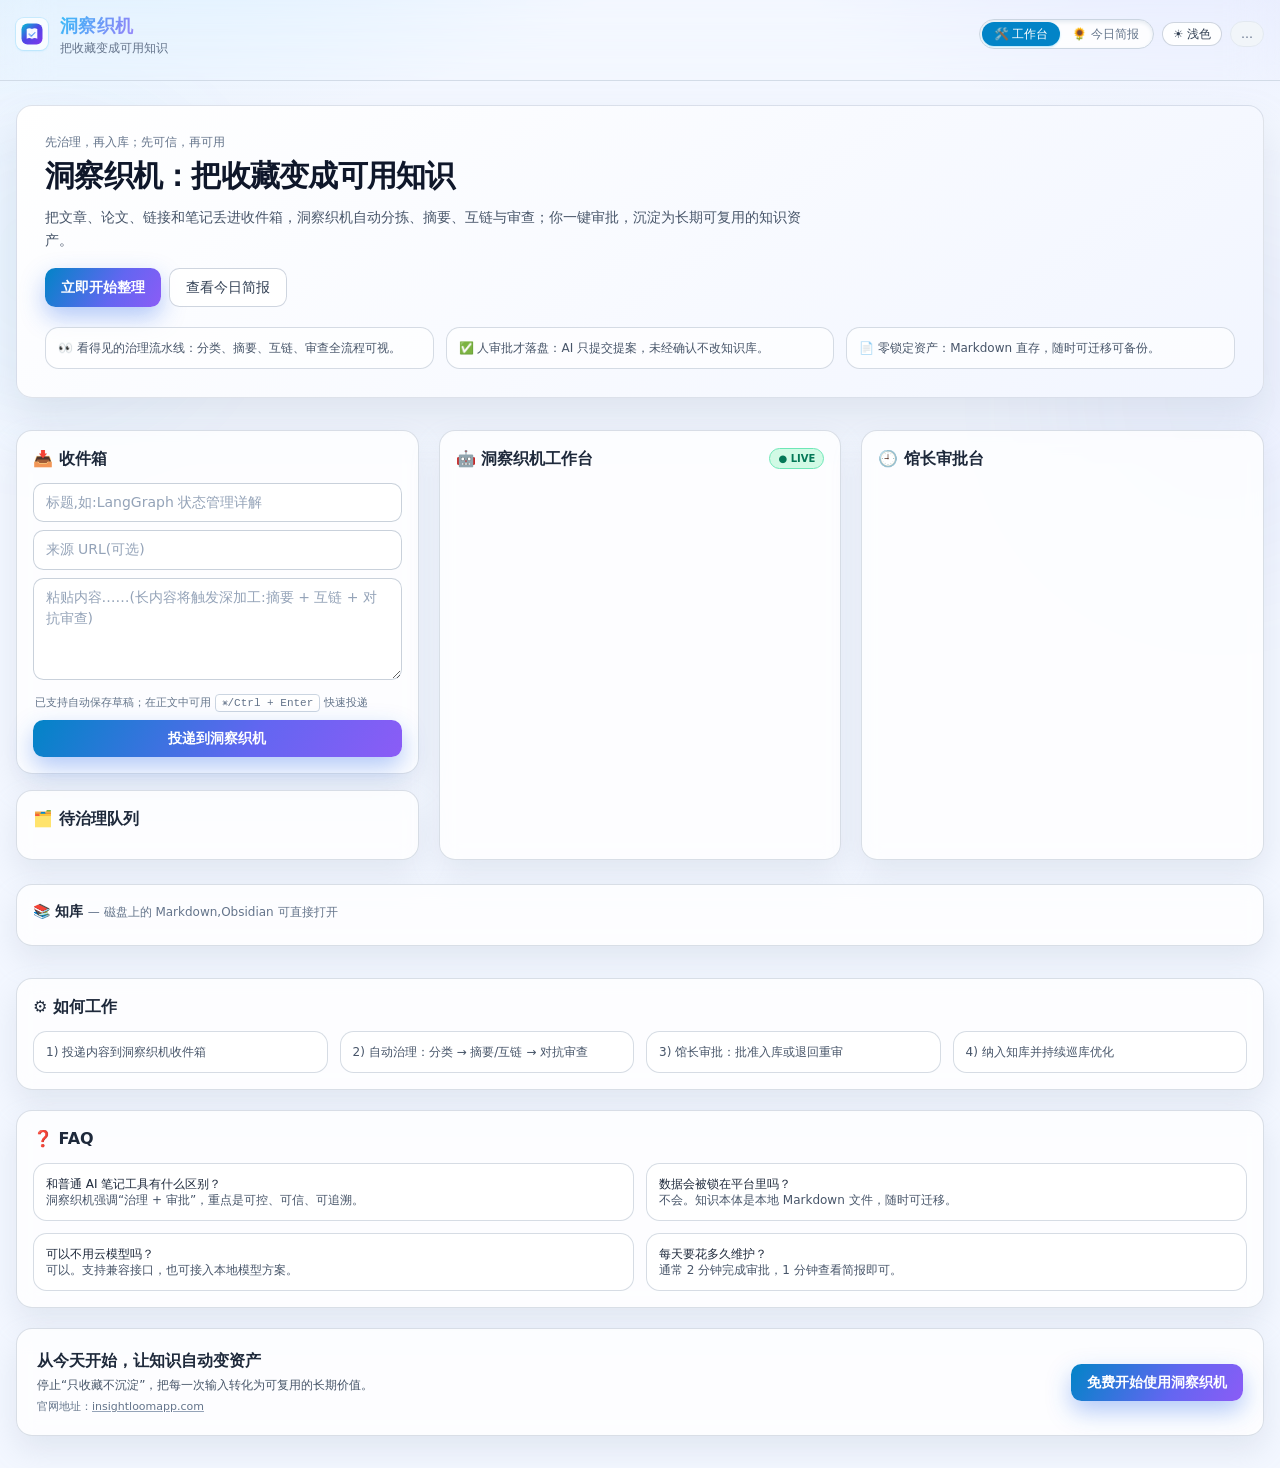
==== commit e3c3ad2a: "fix: InsightLoom rebrand completion — vault footnote, docstrings, stale vault notes migrated; light-" ====
--- a/web/index.html
+++ b/web/index.html
@@ -3,14 +3,68 @@
 <head>
 <meta charset="UTF-8">
 <meta name="viewport" content="width=device-width, initial-scale=1.0">
-<title>Curator — 你的 AI 图书管理员团队</title>
-<link rel="icon" href="data:image/svg+xml,<svg xmlns='http://www.w3.org/2000/svg' viewBox='0 0 100 100'><text y='.9em' font-size='90'>🏛️</text></svg>">
+<title>洞察织机 InsightLoom — 把收藏变成可用知识</title>
+<meta name="description" content="洞察织机（InsightLoom）是一个自托管知识工作台，把收藏的文章、论文与笔记自动治理为可复用、可审批、可追溯的知识资产。">
+<meta name="robots" content="index,follow,max-image-preview:large,max-snippet:-1,max-video-preview:-1">
+<meta name="keywords" content="洞察织机,InsightLoom,知识管理,AI 笔记,知识库,自托管,知识工作台,Markdown,Obsidian">
+<meta name="theme-color" content="#0ea5e9">
+<link rel="canonical" href="https://insightloomapp.com/">
+
+<meta property="og:type" content="website">
+<meta property="og:site_name" content="洞察织机 InsightLoom">
+<meta property="og:title" content="洞察织机 InsightLoom — 把收藏变成可用知识">
+<meta property="og:description" content="把收藏的文章、论文与笔记自动治理为可复用、可审批、可追溯的知识资产。">
+<meta property="og:url" content="https://insightloomapp.com/">
+<meta property="og:image" content="https://insightloomapp.com/assets/og-image-insightloom-minimal.png">
+<meta property="og:image:width" content="1200">
+<meta property="og:image:height" content="630">
+<meta property="og:image:type" content="image/png">
+<meta property="og:image:alt" content="洞察织机 InsightLoom 品牌预览图">
+<meta property="og:locale" content="zh_CN">
+
+<meta name="twitter:card" content="summary">
+<meta name="twitter:title" content="洞察织机 InsightLoom — 把收藏变成可用知识">
+<meta name="twitter:description" content="把收藏的文章、论文与笔记自动治理为可复用、可审批、可追溯的知识资产。">
+<meta name="twitter:image" content="https://insightloomapp.com/assets/og-image-insightloom-minimal.png">
+<meta name="twitter:image:alt" content="洞察织机 InsightLoom 品牌预览图">
+
+<link rel="icon" type="image/svg+xml" href="/assets/favicon-insightloom.svg">
 <script src="tailwind.js"></script>
 <style>
   ::-webkit-scrollbar { width: 6px; height: 6px; }
   ::-webkit-scrollbar-thumb { background: #334155; border-radius: 3px; }
   ::-webkit-scrollbar-track { background: transparent; }
 
+  body {
+    background:
+      radial-gradient(980px 460px at 8% -10%, rgba(56, 189, 248, .18), transparent 60%),
+      radial-gradient(840px 420px at 96% -8%, rgba(129, 140, 248, .16), transparent 58%),
+      #f3f7ff;
+  }
+
+  .bg-orb {
+    position: fixed;
+    border-radius: 9999px;
+    filter: blur(64px);
+    pointer-events: none;
+    z-index: 0;
+    opacity: .28;
+  }
+  .orb-left {
+    width: 320px;
+    height: 320px;
+    left: -110px;
+    top: 100px;
+    background: rgba(56, 189, 248, .18);
+  }
+  .orb-right {
+    width: 360px;
+    height: 360px;
+    right: -120px;
+    top: 220px;
+    background: rgba(129, 140, 248, .16);
+  }
+
   .fade-in { animation: fadeIn .35s ease both; }
   @keyframes fadeIn { from { opacity: 0; transform: translateY(6px);} to { opacity: 1; transform: none;} }
 
@@ -25,27 +79,262 @@
 
   .toast { animation: toastIn .3s ease both; }
   @keyframes toastIn { from { opacity: 0; transform: translateX(24px);} to { opacity: 1; transform: none;} }
+
+  .glass-panel {
+    background: rgba(255, 255, 255, .78);
+    border: 1px solid rgba(148, 163, 184, .35);
+    box-shadow: 0 14px 30px rgba(148, 163, 184, .2);
+    backdrop-filter: blur(10px);
+  }
+  .panel-hover {
+    transition: border-color .22s ease, transform .22s ease, box-shadow .22s ease;
+  }
+  .panel-hover:hover {
+    transform: translateY(-1px);
+    border-color: rgba(99, 102, 241, .28);
+    box-shadow: 0 16px 34px rgba(148, 163, 184, .24);
+  }
+  .hero-panel {
+    background:
+      linear-gradient(145deg, rgba(255, 255, 255, .96), rgba(241, 245, 255, .96));
+    border: 1px solid rgba(148, 163, 184, .3);
+    box-shadow: 0 22px 42px rgba(148, 163, 184, .22);
+  }
+  .btn-primary {
+    background: linear-gradient(120deg, #0284c7, #6366f1 60%, #8b5cf6);
+    color: #fff;
+    border-radius: .65rem;
+    padding: .5rem 1rem;
+    font-size: .875rem;
+    font-weight: 600;
+    transition: transform .2s ease, box-shadow .2s ease, filter .2s ease;
+    box-shadow: 0 10px 24px rgba(37, 99, 235, .35);
+  }
+  .btn-primary:hover { transform: translateY(-1px); filter: brightness(1.06); }
+  .btn-secondary {
+    background: rgba(255, 255, 255, .88);
+    color: #334155;
+    border: 1px solid rgba(148, 163, 184, .45);
+    border-radius: .65rem;
+    padding: .5rem 1rem;
+    font-size: .875rem;
+    transition: all .2s ease;
+  }
+  .btn-secondary:hover { color: #0f172a; border-color: rgba(56, 189, 248, .42); background: rgba(255, 255, 255, .98); }
+  .input-field {
+    width: 100%;
+    background: rgba(255, 255, 255, .94);
+    border: 1px solid rgba(148, 163, 184, .5);
+    border-radius: .65rem;
+    padding: .52rem .72rem;
+    font-size: .875rem;
+    color: #0f172a;
+    transition: border-color .18s ease, box-shadow .18s ease;
+  }
+  .input-field::placeholder { color: #94a3b8; }
+  .input-field:focus {
+    outline: none;
+    border-color: rgba(56, 189, 248, .8);
+    box-shadow: 0 0 0 1px rgba(56, 189, 248, .35), 0 0 0 6px rgba(14, 116, 144, .14);
+  }
+  .feature-tile {
+    border: 1px solid rgba(148, 163, 184, .38);
+    background: rgba(255, 255, 255, .74);
+    border-radius: .85rem;
+    padding: .75rem;
+    color: #475569;
+    transition: all .2s ease;
+  }
+  .feature-tile:hover {
+    border-color: rgba(125, 211, 252, .45);
+    color: #334155;
+    transform: translateY(-1px);
+  }
+  .soft-divider {
+    height: 1px;
+    background: linear-gradient(to right, rgba(148, 163, 184, 0), rgba(148, 163, 184, .7), rgba(148, 163, 184, 0));
+  }
+
+  .theme-toggle {
+    background: rgba(255, 255, 255, .9);
+    color: #334155;
+    border: 1px solid rgba(148, 163, 184, .45);
+    border-radius: 9999px;
+    padding: .2rem .62rem;
+    font-size: .72rem;
+    transition: all .2s ease;
+  }
+  .theme-toggle:hover {
+    color: #0f172a;
+    border-color: rgba(56, 189, 248, .45);
+    background: rgba(255, 255, 255, .98);
+  }
+
+  body.dark-theme {
+    color: #e2e8f0;
+    background:
+      radial-gradient(900px 430px at 8% -10%, rgba(56, 189, 248, .16), transparent 60%),
+      radial-gradient(760px 360px at 96% -8%, rgba(129, 140, 248, .14), transparent 58%),
+      #0b1220;
+  }
+  body.dark-theme .orb-left { background: rgba(56, 189, 248, .22); }
+  body.dark-theme .orb-right { background: rgba(129, 140, 248, .2); }
+  body.dark-theme header {
+    border-color: rgba(71, 85, 105, .65) !important;
+    background: rgba(15, 23, 42, .78) !important;
+  }
+  body.dark-theme .theme-toggle {
+    background: rgba(30, 41, 59, .9);
+    color: #cbd5e1;
+    border-color: rgba(100, 116, 139, .65);
+  }
+  body.dark-theme .theme-toggle:hover {
+    color: #e2e8f0;
+    border-color: rgba(125, 211, 252, .45);
+    background: rgba(15, 23, 42, .96);
+  }
+  body.dark-theme .glass-panel {
+    background: rgba(17, 27, 46, .78);
+    border-color: rgba(94, 113, 148, .35);
+    box-shadow: 0 14px 32px rgba(5, 10, 20, .34);
+  }
+  body.dark-theme .hero-panel {
+    background: linear-gradient(145deg, rgba(22, 34, 61, .94), rgba(12, 20, 37, .92));
+    border-color: rgba(129, 140, 248, .24);
+    box-shadow: 0 22px 42px rgba(6, 12, 24, .48);
+  }
+  body.dark-theme .feature-tile {
+    border-color: rgba(87, 104, 136, .48);
+    background: rgba(15, 24, 42, .64);
+    color: #94a3b8;
+  }
+  body.dark-theme .feature-tile:hover {
+    border-color: rgba(125, 211, 252, .45);
+    color: #cbd5e1;
+  }
+  body.dark-theme .btn-secondary {
+    background: rgba(26, 39, 66, .85);
+    color: #cbd5e1;
+    border-color: rgba(103, 126, 168, .46);
+  }
+  body.dark-theme .btn-secondary:hover {
+    color: #e2e8f0;
+    border-color: rgba(125, 211, 252, .45);
+    background: rgba(17, 27, 46, .92);
+  }
+  body.dark-theme .input-field {
+    background: rgba(10, 18, 34, .86);
+    border-color: rgba(84, 103, 136, .55);
+    color: #e2e8f0;
+  }
+  body.dark-theme .input-field::placeholder { color: #64748b; }
+  body.dark-theme .text-slate-900 { color: #f1f5f9 !important; }
+  body.dark-theme .text-slate-800 { color: #e2e8f0 !important; }
+  body.dark-theme .text-slate-700 { color: #cbd5e1 !important; }
+  body.dark-theme .text-slate-600 { color: #94a3b8 !important; }
+  body.dark-theme .text-slate-500 { color: #94a3b8 !important; }
+  body.dark-theme .bg-white\/85,
+  body.dark-theme .bg-white\/88,
+  body.dark-theme .bg-white\/90,
+  body.dark-theme .bg-white\/70,
+  body.dark-theme .bg-white\/78,
+  body.dark-theme .bg-white,
+  body.dark-theme .bg-slate-100,
+  body.dark-theme .bg-amber-50\/55 {
+    background: rgba(15, 23, 42, .82) !important;
+  }
+  body.dark-theme .border-slate-200,
+  body.dark-theme .border-slate-300 {
+    border-color: rgba(100, 116, 139, .68) !important;
+  }
+  body.dark-theme .bg-sky-100 { background: rgba(2, 132, 199, .2) !important; color: #7dd3fc !important; }
+  body.dark-theme .bg-amber-100 { background: rgba(245, 158, 11, .2) !important; color: #fcd34d !important; }
+  body.dark-theme .bg-emerald-100 { background: rgba(16, 185, 129, .2) !important; color: #86efac !important; }
+  body.dark-theme .bg-rose-100 { background: rgba(244, 63, 94, .2) !important; color: #fda4af !important; }
+  body.dark-theme .border-amber-300 { border-color: rgba(245, 158, 11, .45) !important; }
+  body.dark-theme #live-dot { background: rgba(6, 78, 59, .6) !important; border-color: rgba(16, 185, 129, .45) !important; color: #6ee7b7 !important; }
+  body.dark-theme #stagebar .h-px { background: rgba(100, 116, 139, .72) !important; }
+  body.dark-theme #stagebar > span,
+  body.dark-theme #stagebar .rounded-full {
+    border-color: rgba(100, 116, 139, .7) !important;
+    background: rgba(15, 23, 42, .84) !important;
+    color: #94a3b8 !important;
+  }
+  body.dark-theme #stagebar .stage-active {
+    border-color: rgba(56, 189, 248, .7) !important;
+    background: rgba(8, 47, 73, .58) !important;
+    color: #7dd3fc !important;
+  }
+  body.dark-theme #llm-badge {
+    border-color: rgba(100, 116, 139, .65) !important;
+  }
+  body.dark-theme #tab-workbench:not(.bg-sky-600),
+  body.dark-theme #tab-digest:not(.bg-sky-600) {
+    color: #94a3b8 !important;
+  }
+  body.dark-theme #tab-workbench:not(.bg-sky-600):hover,
+  body.dark-theme #tab-digest:not(.bg-sky-600):hover {
+    color: #e2e8f0 !important;
+    background: rgba(30, 41, 59, .85) !important;
+  }
+
+  @media (max-width: 640px) {
+    .hero-panel {
+      padding: 1rem !important;
+    }
+    .hero-panel h2 {
+      font-size: 1.5rem !important;
+      line-height: 1.28 !important;
+    }
+    .hero-panel p {
+      font-size: .875rem !important;
+    }
+    .feature-tile {
+      padding: .65rem;
+    }
+    main.max-w-7xl {
+      gap: .85rem;
+      padding-top: 1rem;
+      padding-bottom: 1.1rem;
+    }
+    #items {
+      max-height: 13.5rem !important;
+    }
+    #events,
+    #proposals {
+      max-height: 24rem !important;
+    }
+    #stagebar {
+      padding-bottom: .15rem;
+    }
+  }
 </style>
 </head>
-<body class="bg-slate-950 text-slate-200 min-h-screen antialiased">
+<body class="text-slate-800 min-h-screen antialiased relative">
+
+<div class="bg-orb orb-left"></div>
+<div class="bg-orb orb-right"></div>
 
 <!-- Toast 栈 -->
 <div id="toasts" class="fixed top-4 right-4 z-50 space-y-2 w-72"></div>
 
 <!-- Header -->
-<header class="border-b border-slate-800/80 bg-slate-900/70 backdrop-blur sticky top-0 z-40">
+<header class="border-b border-slate-300/80 bg-white/78 backdrop-blur-xl sticky top-0 z-40">
   <div class="max-w-7xl mx-auto px-4 py-3 flex items-center gap-3">
-    <div class="text-2xl drop-shadow-[0_0_12px_rgba(56,189,248,.45)]">🏛️</div>
+    <div class="w-8 h-8 rounded-lg overflow-hidden shadow-sm shadow-sky-300/40 ring-1 ring-sky-200/70 bg-white/70 grid place-items-center">
+      <img src="assets/icon-insightloom-mark.svg" alt="洞察织机图标" class="w-7 h-7 object-contain">
+    </div>
     <div>
-      <h1 class="text-lg font-bold tracking-wide brand-grad">Curator</h1>
-      <p class="text-xs text-slate-500">给你的数字大脑雇一队 AI 图书管理员</p>
+      <h1 class="text-lg font-bold tracking-wide brand-grad">洞察织机</h1>
+      <p class="text-xs text-slate-500">把收藏变成可用知识</p>
     </div>
     <div class="ml-auto flex items-center gap-2 text-xs">
-      <div class="flex bg-slate-800/60 rounded-full p-0.5">
-        <button id="tab-workbench" onclick="switchTab('workbench')" class="px-3 py-1 rounded-full bg-sky-600 text-white font-medium transition">🛠 工作台</button>
-        <button id="tab-digest" onclick="switchTab('digest')" class="px-3 py-1 rounded-full text-slate-400 hover:text-slate-200 transition">🌻 简报</button>
+      <div class="flex bg-white/85 border border-slate-300 rounded-full p-0.5 shadow-inner shadow-slate-200">
+        <button id="tab-workbench" onclick="switchTab('workbench')" class="px-3 py-1 rounded-full bg-sky-600 text-white font-medium transition duration-200 shadow-sm shadow-sky-400/40">🛠 工作台</button>
+        <button id="tab-digest" onclick="switchTab('digest')" class="px-3 py-1 rounded-full text-slate-500 hover:text-slate-700 transition duration-200">🌻 今日简报</button>
       </div>
-      <span id="llm-badge" class="px-2.5 py-1 rounded-full bg-slate-800 text-slate-400">…</span>
+      <button id="theme-toggle" class="theme-toggle" type="button" title="点击切换: 浅色 / 深色 / 跟随系统">🌙 深色</button>
+      <span id="llm-badge" class="px-2.5 py-1 rounded-full bg-slate-100 text-slate-500 border border-slate-200">…</span>
     </div>
   </div>
 
@@ -55,72 +344,124 @@
   </div>
 </header>
 
-<div id="view-workbench">
+<div id="view-workbench" class="relative z-10">
+<section class="max-w-7xl mx-auto px-4 pt-6 pb-2">
+  <div class="hero-panel rounded-2xl p-6 md:p-7 panel-hover">
+    <p class="text-xs text-slate-500 mb-2">先治理，再入库；先可信，再可用</p>
+    <h2 class="text-2xl md:text-3xl font-bold tracking-tight text-slate-900">洞察织机：把收藏变成可用知识</h2>
+    <p class="text-sm text-slate-600 mt-3 max-w-3xl leading-relaxed">把文章、论文、链接和笔记丢进收件箱，洞察织机自动分拣、摘要、互链与审查；你一键审批，沉淀为长期可复用的知识资产。</p>
+    <div class="flex flex-wrap gap-2 mt-4">
+      <button onclick="document.getElementById('f-title')?.scrollIntoView({behavior:'smooth', block:'center'});document.getElementById('f-title')?.focus();"
+              class="btn-primary">立即开始整理</button>
+      <button onclick="switchTab('digest')"
+              class="btn-secondary">查看今日简报</button>
+    </div>
+    <div class="grid grid-cols-1 md:grid-cols-3 gap-3 mt-5 text-xs">
+      <div class="feature-tile">👀 看得见的治理流水线：分类、摘要、互链、审查全流程可视。</div>
+      <div class="feature-tile">✅ 人审批才落盘：AI 只提交提案，未经确认不改知识库。</div>
+      <div class="feature-tile">📄 零锁定资产：Markdown 直存，随时可迁移可备份。</div>
+    </div>
+  </div>
+</section>
 <main class="max-w-7xl mx-auto px-4 py-6 grid grid-cols-1 lg:grid-cols-3 gap-5">
 
   <!-- Panel 1: Inbox -->
   <section class="space-y-4">
-    <div class="bg-slate-900 border border-slate-800 rounded-2xl p-4 shadow-lg shadow-slate-950/50">
+    <div class="glass-panel panel-hover rounded-2xl p-4">
       <h2 class="font-semibold mb-3 flex items-center gap-2">📥 收件箱</h2>
       <form id="inbox-form" class="space-y-2">
         <input id="f-title" required maxlength="200" placeholder="标题,如:LangGraph 状态管理详解"
-               class="w-full bg-slate-950 border border-slate-800 rounded-lg px-3 py-2 text-sm placeholder:text-slate-600 focus:outline-none focus:border-sky-500 focus:ring-1 focus:ring-sky-500/40 transition">
+               class="input-field">
         <input id="f-url" placeholder="来源 URL(可选)"
-               class="w-full bg-slate-950 border border-slate-800 rounded-lg px-3 py-2 text-sm placeholder:text-slate-600 focus:outline-none focus:border-sky-500 focus:ring-1 focus:ring-sky-500/40 transition">
+               class="input-field">
         <textarea id="f-content" rows="4" placeholder="粘贴内容……(长内容将触发深加工:摘要 + 互链 + 对抗审查)"
-               class="w-full bg-slate-950 border border-slate-800 rounded-lg px-3 py-2 text-sm placeholder:text-slate-600 focus:outline-none focus:border-sky-500 focus:ring-1 focus:ring-sky-500/40 transition"></textarea>
-        <button class="w-full bg-gradient-to-r from-sky-600 to-indigo-600 hover:from-sky-500 hover:to-indigo-500 text-white rounded-lg py-2 text-sm font-medium transition shadow-lg shadow-sky-950/60">
-          投递 → Agent 流水线
+               class="input-field"></textarea>
+        <p class="text-[11px] text-slate-500 px-0.5">已支持自动保存草稿；在正文中可用 <kbd class="px-1.5 py-0.5 rounded border border-slate-300 bg-white/80">⌘/Ctrl + Enter</kbd> 快速投递</p>
+        <button id="inbox-submit" class="w-full btn-primary" type="submit">
+          投递到洞察织机
         </button>
       </form>
     </div>
 
-    <div class="bg-slate-900 border border-slate-800 rounded-2xl p-4 shadow-lg shadow-slate-950/50">
-      <h2 class="font-semibold mb-3">🗂️ 队列 <span id="item-count" class="text-xs text-slate-500 font-normal"></span></h2>
+    <div class="glass-panel panel-hover rounded-2xl p-4">
+      <h2 class="font-semibold mb-3">🗂️ 待治理队列 <span id="item-count" class="text-xs text-slate-500 font-normal"></span></h2>
       <div id="items" class="space-y-2 max-h-72 overflow-y-auto pr-1"></div>
     </div>
   </section>
 
   <!-- Panel 2: Agent Activity -->
-  <section class="bg-slate-900 border border-slate-800 rounded-2xl p-4 shadow-lg shadow-slate-950/50">
+  <section class="glass-panel panel-hover rounded-2xl p-4">
     <h2 class="font-semibold mb-1 flex items-center gap-2">
-      🤖 Agent 工作台
-      <span id="live-dot" class="ml-auto text-[10px] text-emerald-400 bg-emerald-950/80 border border-emerald-900/60 px-2 py-0.5 rounded-full">● LIVE</span>
+      🤖 洞察织机工作台
+      <span id="live-dot" class="ml-auto text-[10px] text-emerald-700 bg-emerald-100 border border-emerald-300 px-2 py-0.5 rounded-full">● LIVE</span>
     </h2>
     <div class="flex flex-wrap gap-1.5 mb-3" id="agent-legend"></div>
     <div id="events" class="relative space-y-2 max-h-[520px] overflow-y-auto pr-1"></div>
   </section>
 
   <!-- Panel 3: Approvals -->
-  <section class="bg-slate-900 border border-slate-800 rounded-2xl p-4 shadow-lg shadow-slate-950/50">
-    <h2 class="font-semibold mb-3">🕘 审批台 <span id="approval-count" class="text-xs text-amber-500 font-normal"></span></h2>
+  <section class="glass-panel panel-hover rounded-2xl p-4">
+      <h2 class="font-semibold mb-3">🕘 馆长审批台 <span id="approval-count" class="text-xs text-amber-500 font-normal"></span></h2>
     <div id="proposals" class="space-y-3 max-h-[520px] overflow-y-auto pr-1"></div>
   </section>
 </main>
 
 <!-- Vault footer -->
 <footer class="max-w-7xl mx-auto px-4 pb-8">
-  <div class="bg-slate-900/60 border border-slate-800 rounded-2xl p-4">
-    <h2 class="font-semibold mb-2 text-sm">📚 Vault <span class="text-slate-500 font-normal text-xs">— 磁盘上的 Markdown,Obsidian 可直接打开</span></h2>
+  <div class="glass-panel panel-hover rounded-2xl p-4">
+    <h2 class="font-semibold mb-2 text-sm">📚 知库 <span class="text-slate-500 font-normal text-xs">— 磁盘上的 Markdown,Obsidian 可直接打开</span></h2>
     <div id="vault" class="flex flex-wrap gap-2"></div>
   </div>
 </footer>
+
+<section class="max-w-7xl mx-auto px-4 pb-8 space-y-5">
+  <div class="glass-panel panel-hover rounded-2xl p-4">
+    <h2 class="font-semibold mb-3">⚙️ 如何工作</h2>
+    <div class="grid grid-cols-1 md:grid-cols-4 gap-3 text-xs text-slate-400">
+      <div class="feature-tile">1) 投递内容到洞察织机收件箱</div>
+      <div class="feature-tile">2) 自动治理：分类 → 摘要/互链 → 对抗审查</div>
+      <div class="feature-tile">3) 馆长审批：批准入库或退回重审</div>
+      <div class="feature-tile">4) 纳入知库并持续巡库优化</div>
+    </div>
+  </div>
+
+  <div class="glass-panel panel-hover rounded-2xl p-4">
+    <h2 class="font-semibold mb-3">❓ FAQ</h2>
+    <div class="grid grid-cols-1 md:grid-cols-2 gap-3 text-xs">
+      <div class="feature-tile"><span class="text-slate-800">和普通 AI 笔记工具有什么区别？</span><br>洞察织机强调“治理 + 审批”，重点是可控、可信、可追溯。</div>
+      <div class="feature-tile"><span class="text-slate-800">数据会被锁在平台里吗？</span><br>不会。知识本体是本地 Markdown 文件，随时可迁移。</div>
+      <div class="feature-tile"><span class="text-slate-800">可以不用云模型吗？</span><br>可以。支持兼容接口，也可接入本地模型方案。</div>
+      <div class="feature-tile"><span class="text-slate-800">每天要花多久维护？</span><br>通常 2 分钟完成审批，1 分钟查看简报即可。</div>
+    </div>
+  </div>
+
+  <div class="glass-panel panel-hover rounded-2xl p-5 flex flex-col md:flex-row items-start md:items-center gap-3">
+    <div>
+      <h2 class="font-semibold">从今天开始，让知识自动变资产</h2>
+      <p class="text-xs text-slate-600 mt-1">停止“只收藏不沉淀”，把每一次输入转化为可复用的长期价值。</p>
+      <p class="text-[11px] text-slate-500 mt-1.5">官网地址：<a href="https://insightloomapp.com" target="_blank" rel="noopener noreferrer" class="underline decoration-slate-400 hover:decoration-sky-500">insightloomapp.com</a></p>
+    </div>
+    <button onclick="document.getElementById('f-title')?.scrollIntoView({behavior:'smooth', block:'center'});document.getElementById('f-title')?.focus();"
+            class="md:ml-auto btn-primary">免费开始使用洞察织机</button>
+  </div>
+
+</section>
 </div><!-- /view-workbench -->
 
 <!-- ============ 简报视图 ============ -->
-<div id="view-digest" class="hidden max-w-7xl mx-auto px-4 py-6 space-y-5">
+<div id="view-digest" class="hidden relative z-10 max-w-7xl mx-auto px-4 py-6 space-y-5">
   <div class="grid grid-cols-2 md:grid-cols-4 gap-4" id="digest-cards"></div>
   <div class="grid grid-cols-1 lg:grid-cols-2 gap-5">
-    <div class="bg-slate-900 border border-slate-800 rounded-2xl p-4">
+    <div class="glass-panel panel-hover rounded-2xl p-4">
       <h2 class="font-semibold mb-3 flex items-center gap-2">🌻 园丁巡库
-        <button onclick="runGardener()" class="ml-auto text-xs bg-emerald-700 hover:bg-emerald-600 text-white px-3 py-1.5 rounded-lg transition">运行巡库</button>
+        <button onclick="runGardener()" class="ml-auto text-xs bg-emerald-700/90 hover:bg-emerald-600 text-white px-3 py-1.5 rounded-lg border border-emerald-500/30 transition">开始巡库</button>
       </h2>
       <div id="digest-findings" class="space-y-2"></div>
     </div>
-    <div class="bg-slate-900 border border-slate-800 rounded-2xl p-4">
+    <div class="glass-panel panel-hover rounded-2xl p-4">
       <h2 class="font-semibold mb-3">🏷️ 高频标签</h2>
       <div id="digest-tags" class="flex flex-wrap gap-2"></div>
-      <p class="text-xs text-slate-600 mt-4 leading-relaxed">巡库发现的问题会列在左侧;双链建议会出现在工作台的审批队列中,批准后自动追加到既有笔记。</p>
+      <p class="text-xs text-slate-600 mt-4 leading-relaxed">巡库发现会列在左侧;双链建议会进入馆长审批台,批准后自动追加到既有笔记。</p>
     </div>
   </div>
 </div>
@@ -128,6 +469,157 @@
 <script>
 const $ = id => document.getElementById(id);
 const esc = s => String(s ?? '').replace(/[&<>"']/g, c => ({'&':'&amp;','<':'&lt;','>':'&gt;','"':'&quot;',"'":'&#39;'}[c]));
+const TAB_BASE = 'px-3 py-1 rounded-full font-medium transition duration-200';
+const THEME_KEY = 'insightloom_theme';
+const LEGACY_THEME_KEY = 'zhice_theme';
+const DRAFT_KEY = 'insightloom_inbox_draft';
+const THEME_ORDER = ['light', 'dark', 'auto'];
+const THEME_COPY = {
+  light: '☀️ 浅色',
+  dark: '🌙 深色',
+  auto: '🖥 跟随系统',
+};
+let currentThemeMode = 'light';
+let themeMediaQuery = null;
+const COPY = {
+  submitReady: '投递到洞察织机',
+  submitSending: '投递中…',
+  proposalApprove: '✅ 批准入库',
+  proposalReject: '🚫 退回重审',
+  proposalPendingSuffix: '条待审批',
+  toastRejected: '🚫 已退回重审',
+  toastIngested: file => `✅ 已纳入知库 vault/${file}`,
+  toastLinkUpdated: file => `🌻 双链已追加到 ${file}`,
+  toastInboxQueued: '📥 已投递到洞察织机,治理流水线启动',
+  toastInboxFailed: '投递失败,请稍后重试',
+  toastDraftRestored: '已恢复上次未提交草稿',
+};
+
+function readThemePreference() {
+  try {
+    const saved = localStorage.getItem(THEME_KEY);
+    if (saved === 'dark' || saved === 'light' || saved === 'auto') return saved;
+    const legacy = localStorage.getItem(LEGACY_THEME_KEY);
+    if (legacy === 'dark' || legacy === 'light' || legacy === 'auto') return legacy;
+  } catch (_) {}
+  return 'light';
+}
+
+function getSystemTheme() {
+  if (typeof window === 'undefined' || typeof window.matchMedia !== 'function') return 'light';
+  if (!themeMediaQuery) themeMediaQuery = window.matchMedia('(prefers-color-scheme: dark)');
+  return themeMediaQuery.matches ? 'dark' : 'light';
+}
+
+function resolveThemeMode(mode) {
+  return mode === 'auto' ? getSystemTheme() : mode;
+}
+
+function applyTheme(mode) {
+  currentThemeMode = mode;
+  const effectiveTheme = resolveThemeMode(mode);
+  const isDark = effectiveTheme === 'dark';
+  document.body.classList.toggle('dark-theme', isDark);
+  const btn = $('theme-toggle');
+  if (btn) {
+    btn.textContent = THEME_COPY[mode] || THEME_COPY.light;
+    btn.setAttribute('aria-label', `当前主题模式: ${btn.textContent}`);
+  }
+}
+
+function setTheme(theme, persist = true) {
+  applyTheme(theme);
+  if (!persist) return;
+  try {
+    localStorage.setItem(THEME_KEY, theme);
+  } catch (_) {}
+}
+
+function toggleTheme() {
+  const currentIdx = THEME_ORDER.indexOf(currentThemeMode);
+  const next = THEME_ORDER[(currentIdx + 1) % THEME_ORDER.length];
+  setTheme(next, true);
+}
+
+function bindSystemThemeListener() {
+  if (typeof window === 'undefined' || typeof window.matchMedia !== 'function') return;
+  if (!themeMediaQuery) themeMediaQuery = window.matchMedia('(prefers-color-scheme: dark)');
+  const onChange = () => {
+    if (currentThemeMode === 'auto') applyTheme('auto');
+  };
+  if (typeof themeMediaQuery.addEventListener === 'function') {
+    themeMediaQuery.addEventListener('change', onChange);
+  } else if (typeof themeMediaQuery.addListener === 'function') {
+    themeMediaQuery.addListener(onChange);
+  }
+}
+
+function setInboxSubmitting(isSubmitting) {
+  const submitBtn = $('inbox-submit');
+  if (!submitBtn) return;
+  submitBtn.disabled = isSubmitting;
+  submitBtn.textContent = isSubmitting ? COPY.submitSending : COPY.submitReady;
+  submitBtn.classList.toggle('opacity-70', isSubmitting);
+  submitBtn.classList.toggle('cursor-not-allowed', isSubmitting);
+}
+
+function readInboxDraft() {
+  try {
+    const raw = localStorage.getItem(DRAFT_KEY);
+    if (!raw) return null;
+    const draft = JSON.parse(raw);
+    if (!draft || typeof draft !== 'object') return null;
+    return {
+      title: String(draft.title || ''),
+      url: String(draft.url || ''),
+      content: String(draft.content || ''),
+    };
+  } catch (_) {
+    return null;
+  }
+}
+
+function saveInboxDraft() {
+  try {
+    localStorage.setItem(DRAFT_KEY, JSON.stringify({
+      title: $('f-title')?.value || '',
+      url: $('f-url')?.value || '',
+      content: $('f-content')?.value || '',
+    }));
+  } catch (_) {}
+}
+
+function clearInboxDraft() {
+  try {
+    localStorage.removeItem(DRAFT_KEY);
+  } catch (_) {}
+}
+
+function bindInboxEnhancements() {
+  const draft = readInboxDraft();
+  if (draft && (draft.title || draft.url || draft.content)) {
+    $('f-title').value = draft.title;
+    $('f-url').value = draft.url;
+    $('f-content').value = draft.content;
+    toast(COPY.toastDraftRestored);
+  }
+
+  ['f-title', 'f-url', 'f-content'].forEach(id => {
+    const el = $(id);
+    if (el) el.addEventListener('input', saveInboxDraft);
+  });
+
+  const contentInput = $('f-content');
+  const form = $('inbox-form');
+  if (contentInput && form) {
+    contentInput.addEventListener('keydown', e => {
+      if ((e.metaKey || e.ctrlKey) && e.key === 'Enter') {
+        e.preventDefault();
+        form.requestSubmit();
+      }
+    });
+  }
+}
 
 /* ---------- Agent 名录(配色统一来源) ---------- */
 const AGENTS = {
@@ -139,49 +631,58 @@
   '园丁':   { emoji:'🌻', color:'lime' },
 };
 const AGENT_COLORS = {
-  sky:   { dot:'bg-sky-400',    text:'text-sky-300',    chip:'bg-sky-950/70 text-sky-300 border-sky-900/60' },
-  violet:{ dot:'bg-violet-400', text:'text-violet-300', chip:'bg-violet-950/70 text-violet-300 border-violet-900/60' },
-  amber: { dot:'bg-amber-400',  text:'text-amber-300',  chip:'bg-amber-950/70 text-amber-300 border-amber-900/60' },
-  rose:  { dot:'bg-rose-400',   text:'text-rose-300',   chip:'bg-rose-950/70 text-rose-300 border-rose-900/60' },
-  emerald:{dot:'bg-emerald-400',text:'text-emerald-300',chip:'bg-emerald-950/70 text-emerald-300 border-emerald-900/60' },
-  lime:  { dot:'bg-lime-400',   text:'text-lime-300',   chip:'bg-lime-950/70 text-lime-300 border-lime-900/60' },
+  sky:   { dot:'bg-sky-500',    text:'text-sky-700',    chip:'bg-sky-50 text-sky-700 border-sky-200' },
+  violet:{ dot:'bg-violet-500', text:'text-violet-700', chip:'bg-violet-50 text-violet-700 border-violet-200' },
+  amber: { dot:'bg-amber-500',  text:'text-amber-700',  chip:'bg-amber-50 text-amber-700 border-amber-200' },
+  rose:  { dot:'bg-rose-500',   text:'text-rose-700',   chip:'bg-rose-50 text-rose-700 border-rose-200' },
+  emerald:{dot:'bg-emerald-500',text:'text-emerald-700',chip:'bg-emerald-50 text-emerald-700 border-emerald-200' },
+  lime:  { dot:'bg-lime-500',   text:'text-lime-700',   chip:'bg-lime-50 text-lime-700 border-lime-200' },
 };
 function agentStyle(name) {
   for (const [key, cfg] of Object.entries(AGENTS)) if (name.includes(key)) return cfg;
   return { emoji:'⚡', color:'slate' };
 }
-const SLATE = { dot:'bg-slate-500', text:'text-slate-400', chip:'bg-slate-800/70 text-slate-300 border-slate-700' };
+const SLATE = { dot:'bg-slate-400', text:'text-slate-600', chip:'bg-slate-100 text-slate-600 border-slate-300' };
 
 const ITEM_STATUS = {
-  pending:          ['排队中','bg-slate-800 text-slate-400'],
-  processing:       ['Agent 处理中','bg-sky-950 text-sky-400'],
-  awaiting_approval:['待审批','bg-amber-950 text-amber-400'],
-  done:             ['已入库','bg-emerald-950 text-emerald-400'],
-  rejected:         ['已拒绝','bg-rose-950 text-rose-400'],
-  error:            ['出错','bg-rose-950 text-rose-400'],
+  pending:          ['等待治理','bg-slate-100 text-slate-600'],
+  processing:       ['洞察织机治理中','bg-sky-100 text-sky-700'],
+  awaiting_approval:['等待馆长审批','bg-amber-100 text-amber-700'],
+  done:             ['已纳入知库','bg-emerald-100 text-emerald-700'],
+  rejected:         ['未通过本次入库','bg-rose-100 text-rose-700'],
+  error:            ['治理出错','bg-rose-100 text-rose-700'],
 };
-const LEVEL_BORDER = { info:'', warn:'border-l-amber-500/70', debate:'border-l-violet-500/70' };
+const LEVEL_BORDER = { info:'border-l-slate-300', warn:'border-l-amber-400', debate:'border-l-violet-400' };
+const VERDICT_THEME = {
+  pass: ['✅ 审查通过', 'text-emerald-600'],
+  questioned: ['⚔️ 质疑员存疑', 'text-violet-600'],
+  default: ['🌻 园丁建议', 'text-lime-600'],
+};
+const PROPOSAL_STATUS_THEME = {
+  approved: ['已纳入知库', 'text-emerald-600'],
+  rejected: ['未通过本次入库', 'text-rose-600'],
+};
 
 /* ---------- Markdown-lite 渲染(提案预览用) ---------- */
 function mdLite(src) {
   let h = esc(src);
   h = h.replace(/\[\[([^\]]+)\]\]/g, '<span class="wikilink">[[$1]]</span>');
-  h = h.replace(/^### (.*)$/gm, '<div class="font-semibold text-slate-300 mt-2">$1</div>');
-  h = h.replace(/^## (.*)$/gm, '<div class="font-bold text-sky-300 mt-2">$1</div>');
-  h = h.replace(/^# (.*)$/gm, '<div class="font-bold text-base text-slate-100 mt-1">$1</div>');
-  h = h.replace(/\*\*([^*]+)\*\*/g, '<strong class="text-slate-200">$1</strong>');
-  h = h.replace(/`([^`]+)`/g, '<code class="bg-slate-800 text-amber-200 rounded px-1 text-[11px]">$1</code>');
-  h = h.replace(/^- (.*)$/gm, '<div class="pl-3 border-l border-slate-700/60 ml-1 my-0.5">$1</div>');
-  h = h.replace(/^&gt; (.*)$/gm, '<div class="pl-2 border-l-2 border-slate-600 text-slate-400 italic my-1">$1</div>');
-  h = h.replace(/^---+$/gm, '<hr class="border-slate-800 my-2">');
+  h = h.replace(/^### (.*)$/gm, '<div class="font-semibold text-slate-700 mt-2">$1</div>');
+  h = h.replace(/^## (.*)$/gm, '<div class="font-bold text-sky-700 mt-2">$1</div>');
+  h = h.replace(/^# (.*)$/gm, '<div class="font-bold text-base text-slate-800 mt-1">$1</div>');
+  h = h.replace(/\*\*([^*]+)\*\*/g, '<strong class="text-slate-800">$1</strong>');
+  h = h.replace(/`([^`]+)`/g, '<code class="bg-slate-100 text-amber-700 rounded px-1 text-[11px] border border-slate-200">$1</code>');
+  h = h.replace(/^- (.*)$/gm, '<div class="pl-3 border-l border-slate-300 ml-1 my-0.5">$1</div>');
+  h = h.replace(/^&gt; (.*)$/gm, '<div class="pl-2 border-l-2 border-slate-300 text-slate-600 italic my-1">$1</div>');
+  h = h.replace(/^---+$/gm, '<hr class="border-slate-200 my-2">');
   return h.replace(/\n/g, '<br>');
 }
 
 /* ---------- Toast ---------- */
 function toast(msg, type='ok') {
   const style = type === 'ok'
-    ? 'bg-emerald-950/90 border-emerald-800 text-emerald-200'
-    : 'bg-rose-950/90 border-rose-800 text-rose-200';
+    ? 'bg-emerald-50 border-emerald-300 text-emerald-700'
+    : 'bg-rose-50 border-rose-300 text-rose-700';
   const el = document.createElement('div');
   el.className = `toast border rounded-xl px-4 py-2.5 text-sm shadow-xl backdrop-blur ${style}`;
   el.textContent = msg;
@@ -205,16 +706,16 @@
   }
   const anyPendingApproval = s.proposals.some(p => p.status === 'pending');
   $('stagebar').innerHTML =
-    `<span class="text-[10px] text-slate-500 mr-2 whitespace-nowrap">${processing ? '⚡ 正在处理「' + esc(processing.title) + '」' : '流水线待命'}</span>` +
+    `<span class="text-[10px] text-slate-600 mr-2 whitespace-nowrap rounded-full border border-slate-300 bg-white/80 px-2 py-1">${processing ? '⚡ 洞察织机治理中「' + esc(processing.title) + '」' : '洞察织机流水线待命'}</span>` +
     STAGES.map((st, i) => {
       const active = processing && fired.has(st.key);
       const isApproval = st.key === '审批';
       const lit = active || (isApproval && !processing && anyPendingApproval);
-      const cfg = AGENTS[st.key] ? AGENT_COLORS[AGENTS[st.key].color] : {text:'text-amber-300'};
+      const cfg = AGENTS[st.key] ? AGENT_COLORS[AGENTS[st.key].color] : {text:'text-amber-700'};
       const emoji = AGENTS[st.key] ? AGENTS[st.key].emoji : '✋';
       return `<div class="flex items-center gap-1 whitespace-nowrap">
-        <div class="px-2.5 py-1 rounded-full border text-[11px] border-slate-700/70 text-slate-500 ${lit ? 'stage-active border-sky-600/60 bg-sky-950/60 text-sky-300 stage-glow' : ''}">${emoji} ${st.label}</div>
-        ${i < STAGES.length - 1 ? '<div class="w-4 h-px bg-slate-700/70"></div>' : ''}
+        <div class="px-2.5 py-1 rounded-full border text-[11px] border-slate-300 text-slate-600 bg-white/80 ${lit ? 'stage-active border-sky-400 bg-sky-100 text-sky-700 stage-glow' : ''}">${emoji} ${st.label}</div>
+        ${i < STAGES.length - 1 ? '<div class="w-4 h-px bg-slate-300"></div>' : ''}
       </div>`;
     }).join('');
 }
@@ -222,67 +723,69 @@
 /* ---------- 主渲染 ---------- */
 function render(s) {
   $('llm-badge').textContent = s.llm.mock ? 'LLM: MOCK 模式' : `LLM: ${s.llm.model}`;
-  $('llm-badge').className = 'px-2.5 py-1 rounded-full ' + (s.llm.mock ? 'bg-amber-950 text-amber-400' : 'bg-emerald-950 text-emerald-400');
+  $('llm-badge').className = 'px-2.5 py-1 rounded-full border ' + (s.llm.mock ? 'bg-amber-50 text-amber-700 border-amber-300' : 'bg-emerald-50 text-emerald-700 border-emerald-300');
   renderStagebar(s);
 
   // Agent 图例
   $('agent-legend').innerHTML = Object.entries(AGENTS).map(([name, cfg]) => {
     const c = AGENT_COLORS[cfg.color];
-    return `<span class="text-[10px] px-2 py-0.5 rounded-full border ${c.chip}">${cfg.emoji} ${name}</span>`;
+    return `<span class="text-[10px] px-2 py-0.5 rounded-full border ${c.chip} shadow-sm shadow-slate-950/40">${cfg.emoji} ${name}</span>`;
   }).join('');
 
   // 队列
   $('item-count').textContent = `(${s.items.length})`;
   $('items').innerHTML = s.items.map(i => {
-    const [label, cls] = ITEM_STATUS[i.status] || [i.status,'bg-slate-800'];
-    return `<div class="flex items-center gap-2 text-sm bg-slate-950 border border-slate-800 rounded-lg px-3 py-2 fade-in hover:border-slate-600 transition">
+    const [label, cls] = ITEM_STATUS[i.status] || [i.status,'bg-slate-100 text-slate-600'];
+    return `<div class="flex items-center gap-2 text-sm bg-white/88 border border-slate-200 rounded-xl px-3 py-2.5 fade-in hover:border-slate-300 hover:bg-white transition">
       <span class="truncate flex-1">${esc(i.title)}</span>
       <span class="text-[10px] px-2 py-0.5 rounded-full whitespace-nowrap ${cls}">${label}</span></div>`;
-  }).join('') || `<div class="text-xs text-slate-600 border border-dashed border-slate-800 rounded-lg px-3 py-6 text-center">📭 还没有内容<br>把想收藏的文章粘贴到左边开始</div>`;
+  }).join('') || `<div class="text-xs text-slate-500 border border-dashed border-slate-300 rounded-lg px-3 py-6 text-center">📭 还没有待治理内容<br>把想收藏的文章粘贴到左边开始</div>`;
 
   // 事件流:Agent 配色头像 + 时间线
   $('events').innerHTML = s.events.map(e => {
     const cfg = agentStyle(e.agent);
     const c = AGENT_COLORS[cfg.color] || SLATE;
     const time = new Date(e.created_at * 1000).toLocaleTimeString('zh-CN',{hour12:false});
-    return `<div class="flex gap-2.5 fade-in">
+    const level = LEVEL_BORDER[e.level] || LEVEL_BORDER.info;
+    return `<div class="flex gap-2.5 fade-in rounded-xl border border-slate-200 bg-white/90 px-2 py-2 ${level} border-l-2 hover:border-slate-300 transition">
       <div class="flex flex-col items-center pt-0.5">
-        <div class="w-7 h-7 rounded-full grid place-items-center text-sm bg-slate-950 border border-slate-700 ${c.text}">${cfg.emoji}</div>
-        <div class="w-px flex-1 bg-slate-800 mt-1"></div>
+        <div class="w-7 h-7 rounded-full grid place-items-center text-sm bg-slate-50 border border-slate-300 ${c.text}">${cfg.emoji}</div>
+        <div class="w-px flex-1 bg-slate-300 mt-1"></div>
       </div>
       <div class="flex-1 pb-2 min-w-0">
         <div class="flex justify-between items-baseline gap-2">
           <span class="text-xs font-medium ${c.text}">${esc(e.agent.replace(cfg.emoji,'').trim())}</span>
           <span class="text-[10px] text-slate-600">${time}</span>
         </div>
-        <div class="text-xs text-slate-400 leading-relaxed break-words">「<span class="text-slate-300">${esc(e.item_title || '')}</span>」${esc(e.message)}</div>
+        <div class="text-xs text-slate-500 leading-relaxed break-words">「<span class="text-slate-700">${esc(e.item_title || '')}</span>」${esc(e.message)}</div>
       </div></div>`;
-  }).join('') || `<div class="text-xs text-slate-600 border border-dashed border-slate-800 rounded-lg px-3 py-6 text-center">🤖 Agent 们待命中…<br>投递内容后可以看到流水线实况</div>`;
+  }).join('') || `<div class="text-xs text-slate-500 border border-dashed border-slate-300 rounded-lg px-3 py-6 text-center">🤖 洞察织机馆员待命中…<br>投递内容后可以看到治理实况</div>`;
 
   // 审批台
   const pending = s.proposals.filter(p => p.status==='pending');
-  $('approval-count').textContent = pending.length ? `${pending.length} 条待处理` : '';
+  $('approval-count').textContent = pending.length ? `${pending.length} ${COPY.proposalPendingSuffix}` : '';
   $('proposals').innerHTML = s.proposals.map(p => {
     if (p.status==='pending') {
-      return `<div class="border border-amber-900/50 bg-slate-950 rounded-xl p-3 fade-in hover:border-amber-700/60 transition">
+      const verdict = VERDICT_THEME[p.verdict] || VERDICT_THEME.default;
+      return `<div class="border border-amber-300 bg-amber-50/55 rounded-xl p-3 fade-in hover:border-amber-400 transition shadow-sm shadow-amber-100/70">
         <div class="flex justify-between items-center mb-2 text-xs">
-          <span class="text-amber-400 font-mono">#${p.id} → vault/${esc(p.filepath)}</span>
-          <span class="${p.verdict==='pass'?'text-emerald-400':p.verdict==='questioned'?'text-violet-400':'text-lime-400'}">${p.verdict==='pass'?'✅ 审查通过':p.verdict==='questioned'?'⚔️ 质疑员存疑':'🌻 园丁建议'}</span>
+          <span class="text-amber-700 font-mono">#${p.id} → vault/${esc(p.filepath)}</span>
+          <span class="${verdict[1]}">${verdict[0]}</span>
         </div>
-        <div class="text-[11px] leading-relaxed text-slate-400 max-h-48 overflow-y-auto bg-slate-900/70 rounded-lg p-2.5 border border-slate-800">${p.kind==='link_suggestion' ? mdLite(p.markdown) : mdLite(p.markdown)}</div>
+        <div class="text-[11px] leading-relaxed text-slate-600 max-h-48 overflow-y-auto bg-white/90 rounded-lg p-2.5 border border-slate-200">${p.kind==='link_suggestion' ? mdLite(p.markdown) : mdLite(p.markdown)}</div>
         <div class="flex gap-2 mt-2.5">
-          <button onclick="act(${p.id},'approve')" class="flex-1 bg-emerald-700 hover:bg-emerald-600 text-white rounded-lg py-1.5 text-xs font-medium transition">✅ 批准入库</button>
-          <button onclick="act(${p.id},'reject')" class="flex-1 bg-slate-800 hover:bg-rose-900 text-slate-300 rounded-lg py-1.5 text-xs transition">🚫 拒绝</button>
+          <button onclick="act(${p.id},'approve')" class="flex-1 bg-emerald-700 hover:bg-emerald-600 border border-emerald-500/30 text-white rounded-lg py-1.5 text-xs font-medium transition shadow-sm shadow-emerald-950/40">${COPY.proposalApprove}</button>
+          <button onclick="act(${p.id},'reject')" class="flex-1 bg-white hover:bg-rose-50 border border-slate-300 hover:border-rose-300 text-slate-700 rounded-lg py-1.5 text-xs transition">${COPY.proposalReject}</button>
         </div></div>`;
     }
-    const [label, cls] = p.status==='approved' ? ['已入库','text-emerald-400'] : ['已拒绝','text-rose-400'];
-    return `<div class="border border-slate-800 bg-slate-950/50 rounded-lg px-3 py-2 text-xs flex justify-between fade-in opacity-70">
+    const [label, cls] = PROPOSAL_STATUS_THEME[p.status] || PROPOSAL_STATUS_THEME.rejected;
+    return `<div class="border border-slate-200 bg-white/70 rounded-lg px-3 py-2 text-xs flex justify-between fade-in opacity-80">
       <span class="font-mono text-slate-500">#${p.id} ${esc(p.filepath)}</span><span class="${cls}">${label}</span></div>`;
-  }).join('') || `<div class="text-xs text-slate-600 border border-dashed border-slate-800 rounded-lg px-3 py-6 text-center">🕘 暂无待审批提案<br>Agent 的每笔修改都会先到这里等你确认</div>`;
+  }).join('') || `<div class="text-xs text-slate-500 border border-dashed border-slate-300 rounded-lg px-3 py-6 text-center">🕘 暂无待审批提案<br>洞察织机的每笔修改都会先到这里等你确认</div>`;
 
   // vault
   $('vault').innerHTML = s.vault.map(f =>
-    `<span class="text-xs bg-slate-950 border border-slate-800 hover:border-sky-800 rounded-full px-3 py-1 font-mono transition">📄 ${esc(f)}</span>`
+    `<span class="text-xs bg-white/90 border border-slate-200 hover:border-sky-300 rounded-full px-3 py-1 font-mono transition">📄 ${esc(f)}</span>`
   ).join('') || '<span class="text-xs text-slate-600">空</span>';
 }
 
@@ -298,8 +801,8 @@
   try {
     const r = await fetch(`/api/proposals/${pid}/${action}`, {method:'POST'});
     const d = await r.json();
-    if (action === 'approve') toast(d.kind === 'link_suggestion' ? `🌻 双链已追加到 ${d.file}` : `✅ 已入库 vault/${d.file}`);
-    else toast('🚫 已拒绝该提案', 'warn');
+    if (action === 'approve') toast(d.kind === 'link_suggestion' ? COPY.toastLinkUpdated(d.file) : COPY.toastIngested(d.file));
+    else toast(COPY.toastRejected, 'warn');
   } catch(e) { toast('操作失败,请重试', 'warn'); }
   poll();
 }
@@ -308,8 +811,8 @@
 function switchTab(tab){
   $('view-workbench').classList.toggle('hidden', tab !== 'workbench');
   $('view-digest').classList.toggle('hidden', tab !== 'digest');
-  $('tab-workbench').className = 'px-3 py-1 rounded-full font-medium transition ' + (tab==='workbench' ? 'bg-sky-600 text-white' : 'text-slate-400 hover:text-slate-200');
-  $('tab-digest').className = 'px-3 py-1 rounded-full font-medium transition ' + (tab==='digest' ? 'bg-sky-600 text-white' : 'text-slate-400 hover:text-slate-200');
+  $('tab-workbench').className = TAB_BASE + (tab==='workbench' ? ' bg-sky-600 text-white shadow-sm shadow-sky-400/40' : ' text-slate-500 hover:text-slate-700 hover:bg-slate-100');
+  $('tab-digest').className = TAB_BASE + (tab==='digest' ? ' bg-sky-600 text-white shadow-sm shadow-sky-400/40' : ' text-slate-500 hover:text-slate-700 hover:bg-slate-100');
   if (tab === 'digest') fetchDigest();
 }
 
@@ -317,31 +820,31 @@
   try {
     const d = await (await fetch('/api/digest')).json();
     const cards = [
-      ['📥 24h 投递', d.stats_24h.items, 'text-sky-400'],
-      ['✅ 24h 入库', d.stats_24h.approved, 'text-emerald-400'],
-      ['🕘 待审批', d.stats_24h.pending, 'text-amber-400'],
-      ['📚 库存笔记', d.vault.total, 'text-violet-400'],
+      ['📥 24h 投递', d.stats_24h.items, 'text-sky-600'],
+      ['✅ 24h 纳入知库', d.stats_24h.approved, 'text-emerald-600'],
+      ['🕘 待审批', d.stats_24h.pending, 'text-amber-600'],
+      ['📚 库存笔记', d.vault.total, 'text-violet-600'],
     ];
     $('digest-cards').innerHTML = cards.map(([label, val, cls]) => `
-      <div class="bg-slate-900 border border-slate-800 rounded-2xl p-4 hover:border-slate-600 transition">
+      <div class="glass-panel rounded-2xl p-4 hover:border-slate-600/80 transition panel-hover">
         <div class="text-2xl font-bold ${cls}">${val}</div>
         <div class="text-xs text-slate-500 mt-1">${label}</div></div>`).join('');
     const ISSUE = {
-      orphan: ['🏝️ 孤立','border-amber-900/60 text-amber-300'],
-      stale: ['⏳ 疑似过时','border-slate-700 text-slate-300'],
-      thin: ['🪶 薄弱','border-slate-700 text-slate-300'],
+      orphan: ['🏝️ 孤立','border-amber-300 text-amber-700'],
+      stale: ['⏳ 疑似过时','border-slate-300 text-slate-600'],
+      thin: ['🪶 薄弱','border-slate-300 text-slate-600'],
     };
     $('digest-findings').innerHTML = d.findings.length
       ? d.findings.map(f => {
-          const [label, cls] = ISSUE[f.type] || [f.type,'border-slate-700'];
-          return `<div class="text-xs border rounded-lg px-3 py-2 bg-slate-950 ${cls}">
+          const [label, cls] = ISSUE[f.type] || [f.type,'border-slate-300 text-slate-600'];
+          return `<div class="text-xs border rounded-lg px-3 py-2 bg-white/90 ${cls} hover:border-slate-400 transition">
             <span class="font-medium">${label}</span>
             <span class="font-mono text-slate-400">${esc(f.note)}</span>
             <div class="text-slate-500 mt-0.5">${esc(f.detail)}</div></div>`;
         }).join('')
-      : '<p class="text-xs text-emerald-400">🌻 巡库无异常,知识库健康</p>';
+      : '<p class="text-xs text-emerald-600">🌻 巡库无异常,知识库健康</p>';
     $('digest-tags').innerHTML = d.top_tags.length
-      ? d.top_tags.map(t => `<span class="text-xs bg-slate-950 border border-slate-800 rounded-full px-3 py-1">${esc(t.tag)} <span class="text-slate-500">×${t.count}</span></span>`).join('')
+      ? d.top_tags.map(t => `<span class="text-xs bg-white/90 border border-slate-200 rounded-full px-3 py-1 hover:border-sky-300 transition">${esc(t.tag)} <span class="text-slate-500">×${t.count}</span></span>`).join('')
       : '<p class="text-xs text-slate-600">暂无标签</p>';
   } catch(e) {}
 }
@@ -358,11 +861,30 @@
   e.preventDefault();
   const body = { title: $('f-title').value.trim(), url: $('f-url').value.trim(), content: $('f-content').value };
   if (!body.title) return;
-  await fetch('/api/inbox', {method:'POST', headers:{'Content-Type':'application/json'}, body: JSON.stringify(body)});
-  toast('📥 已投递,Agent 流水线启动');
-  e.target.reset();
-  poll();
+  setInboxSubmitting(true);
+  try {
+    const r = await fetch('/api/inbox', {method:'POST', headers:{'Content-Type':'application/json'}, body: JSON.stringify(body)});
+    if (!r.ok) throw new Error(`submit_failed_${r.status}`);
+    toast(COPY.toastInboxQueued);
+    e.target.reset();
+    clearInboxDraft();
+    poll();
+  } catch (_) {
+    toast(COPY.toastInboxFailed, 'warn');
+  } finally {
+    setInboxSubmitting(false);
+  }
 });
+
+const themeToggleBtn = $('theme-toggle');
+if (themeToggleBtn) {
+  themeToggleBtn.addEventListener('click', toggleTheme);
+}
+
+applyTheme(readThemePreference());
+bindSystemThemeListener();
+bindInboxEnhancements();
+setInboxSubmitting(false);
 
 poll();
 setInterval(poll, 2000);
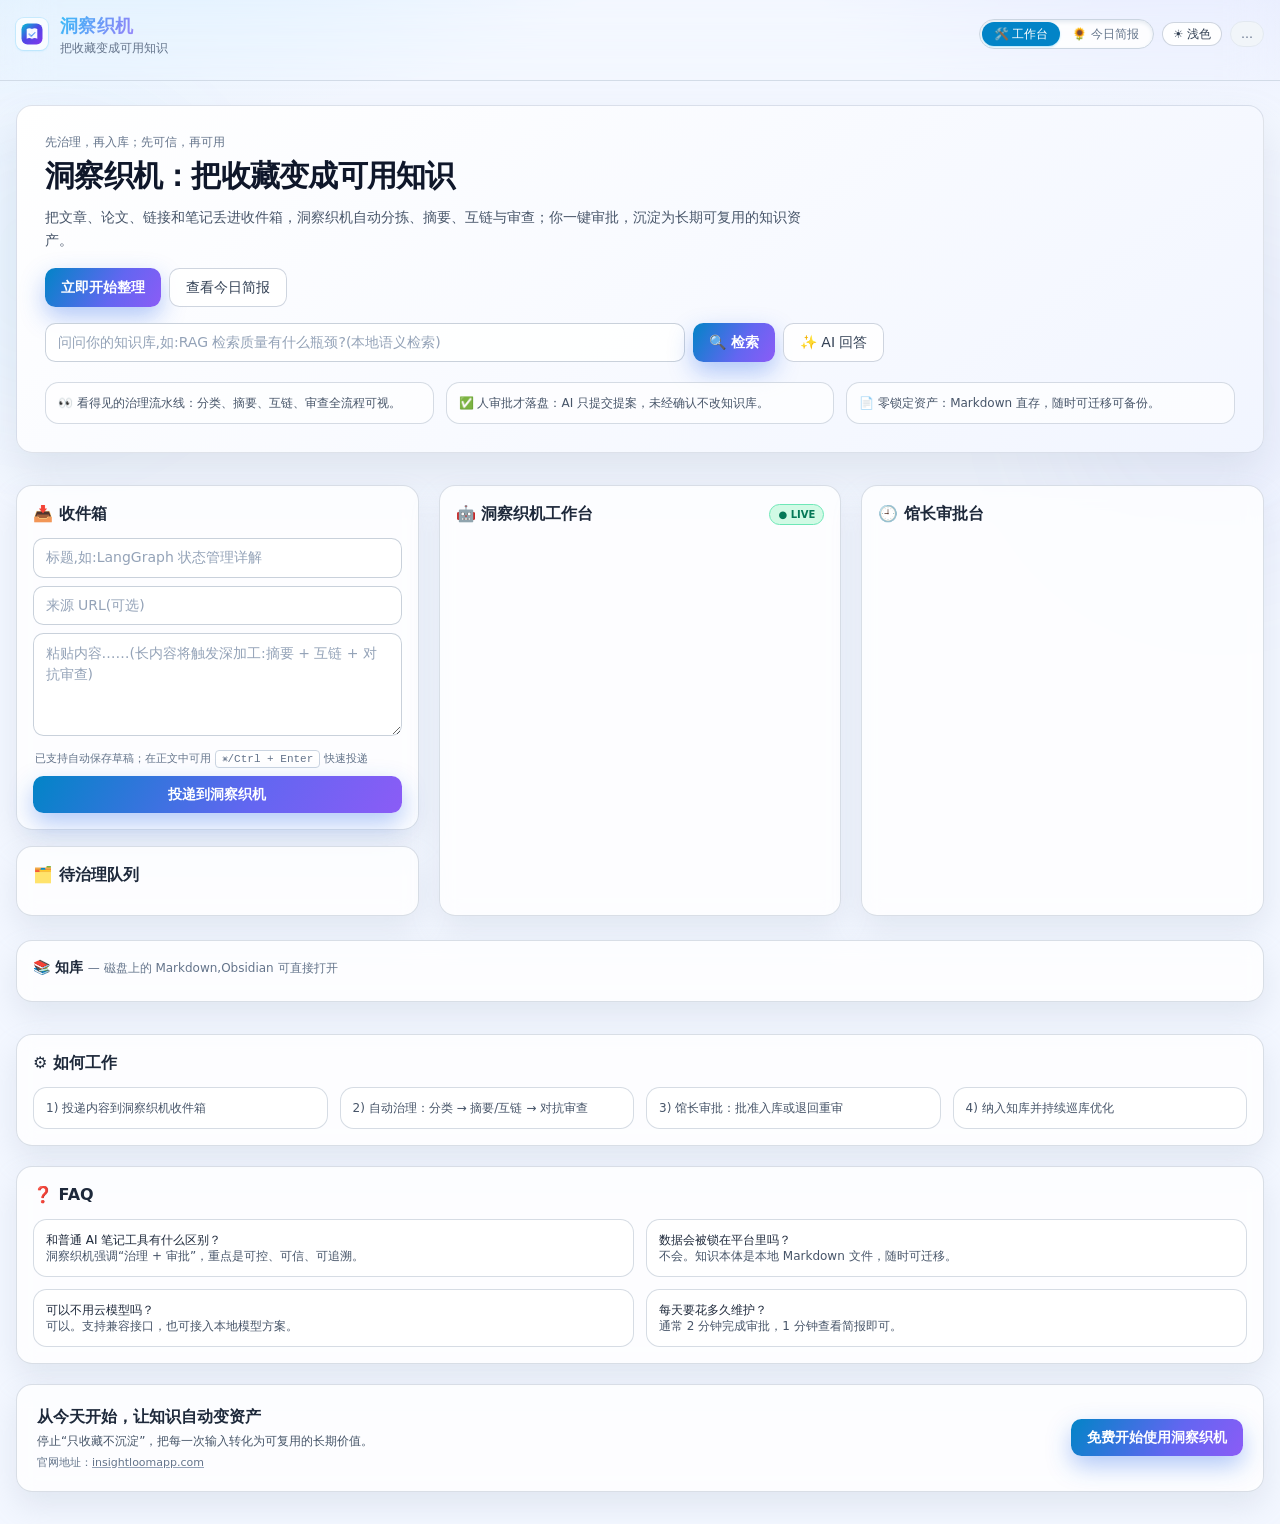
==== commit 5d76c42c: "feat(P1c): retrieval layer — local semantic search + RAG Q&A - server/retrieval.py: Chroma persisten" ====
--- a/web/index.html
+++ b/web/index.html
@@ -356,6 +356,13 @@
       <button onclick="switchTab('digest')"
               class="btn-secondary">查看今日简报</button>
     </div>
+    <div class="mt-4 flex flex-wrap gap-2">
+      <input id="search-q" maxlength="200" placeholder="问问你的知识库,如:RAG 检索质量有什么瓶颈?(本地语义检索)"
+             class="input-field flex-1" style="min-width:240px;max-width:640px">
+      <button onclick="doSearch()" class="btn-primary">🔍 检索</button>
+      <button onclick="doAsk()" class="btn-secondary">✨ AI 回答</button>
+    </div>
+    <div id="search-results" class="hidden mt-3 space-y-2"></div>
     <div class="grid grid-cols-1 md:grid-cols-3 gap-3 mt-5 text-xs">
       <div class="feature-tile">👀 看得见的治理流水线：分类、摘要、互链、审查全流程可视。</div>
       <div class="feature-tile">✅ 人审批才落盘：AI 只提交提案，未经确认不改知识库。</div>
@@ -886,6 +893,53 @@
 bindInboxEnhancements();
 setInboxSubmitting(false);
 
+/* ---------- 知识库检索 / 问答 ---------- */
+async function doSearch(){
+  const q = $('search-q').value.trim();
+  if (!q) return;
+  const box = $('search-results');
+  box.classList.remove('hidden');
+  box.innerHTML = '<div class="feature-tile fade-in">🔍 语义检索中…(本地嵌入)</div>';
+  try {
+    const d = await (await fetch('/api/search?q=' + encodeURIComponent(q))).json();
+    if (!d.results?.length) {
+      box.innerHTML = '<div class="feature-tile">📭 没有命中。试试换个说法,或先投递一些材料、运行一次索引重建。</div>';
+      return;
+    }
+    box.innerHTML = d.results.map(r => `
+      <div class="feature-tile fade-in">
+        <div class="flex justify-between gap-2">
+          <span class="font-medium text-slate-700">📘 ${esc(r.title)} <span class="text-slate-400">§ ${esc(r.section)}</span></span>
+          <span class="text-[10px] text-slate-400 whitespace-nowrap">${r.score}</span>
+        </div>
+        <div class="text-slate-500 mt-1 text-[11px] leading-relaxed">${esc(r.snippet)}…</div>
+      </div>`).join('');
+  } catch(e) {
+    box.innerHTML = '<div class="feature-tile">检索失败,请确认服务正常。</div>';
+  }
+}
+
+async function doAsk(){
+  const q = $('search-q').value.trim();
+  if (!q) return;
+  const box = $('search-results');
+  box.classList.remove('hidden');
+  box.innerHTML = '<div class="feature-tile fade-in">✨ 正在从知识库检索相关小节并组织回答…</div>';
+  try {
+    const d = await (await fetch('/api/ask', {method:'POST', headers:{'Content-Type':'application/json'}, body: JSON.stringify({question: q})})).json();
+    const cites = (d.citations || []).map(c => `<span class="wikilink">${esc(c)}</span>`).join(' ');
+    box.innerHTML = `
+      <div class="feature-tile fade-in">
+        <div class="text-slate-700 leading-relaxed">${esc(d.answer)}</div>
+        ${cites ? `<div class="mt-2 flex flex-wrap gap-1.5">${cites}</div>` : ''}
+      </div>`;
+  } catch(e) {
+    box.innerHTML = '<div class="feature-tile">回答生成失败,请重试。</div>';
+  }
+}
+
+$('search-q').addEventListener('keydown', e => { if (e.key === 'Enter') { e.preventDefault(); doSearch(); } });
+
 poll();
 setInterval(poll, 2000);
 </script>
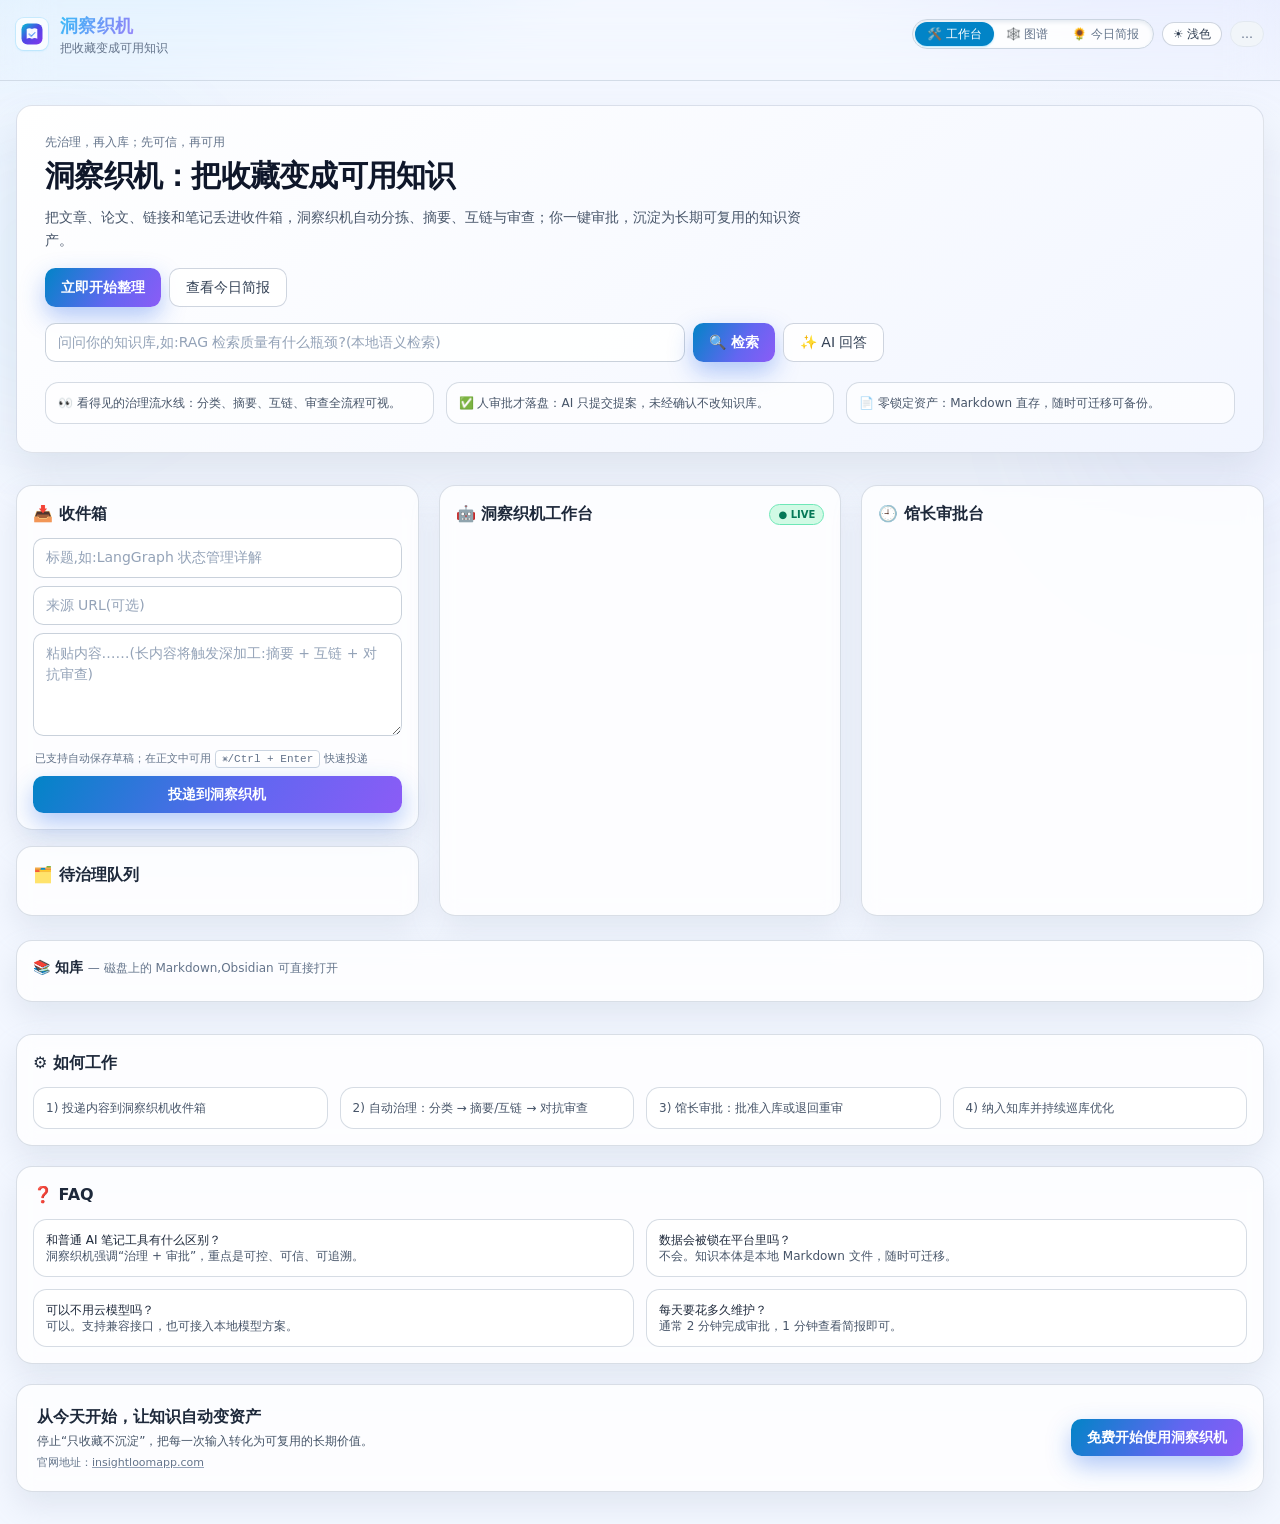
==== commit daa0f35c: "feat: P1b knowledge graph view + team profile - GET /api/graph: vault notes as nodes, [[wiki-links]]" ====
--- a/web/index.html
+++ b/web/index.html
@@ -269,10 +269,12 @@
     border-color: rgba(100, 116, 139, .65) !important;
   }
   body.dark-theme #tab-workbench:not(.bg-sky-600),
+  body.dark-theme #tab-graph:not(.bg-sky-600),
   body.dark-theme #tab-digest:not(.bg-sky-600) {
     color: #94a3b8 !important;
   }
   body.dark-theme #tab-workbench:not(.bg-sky-600):hover,
+  body.dark-theme #tab-graph:not(.bg-sky-600):hover,
   body.dark-theme #tab-digest:not(.bg-sky-600):hover {
     color: #e2e8f0 !important;
     background: rgba(30, 41, 59, .85) !important;
@@ -331,6 +333,7 @@
     <div class="ml-auto flex items-center gap-2 text-xs">
       <div class="flex bg-white/85 border border-slate-300 rounded-full p-0.5 shadow-inner shadow-slate-200">
         <button id="tab-workbench" onclick="switchTab('workbench')" class="px-3 py-1 rounded-full bg-sky-600 text-white font-medium transition duration-200 shadow-sm shadow-sky-400/40">🛠 工作台</button>
+        <button id="tab-graph" onclick="switchTab('graph')" class="px-3 py-1 rounded-full text-slate-500 hover:text-slate-700 transition duration-200">🕸 图谱</button>
         <button id="tab-digest" onclick="switchTab('digest')" class="px-3 py-1 rounded-full text-slate-500 hover:text-slate-700 transition duration-200">🌻 今日简报</button>
       </div>
       <button id="theme-toggle" class="theme-toggle" type="button" title="点击切换: 浅色 / 深色 / 跟随系统">🌙 深色</button>
@@ -469,6 +472,31 @@
       <h2 class="font-semibold mb-3">🏷️ 高频标签</h2>
       <div id="digest-tags" class="flex flex-wrap gap-2"></div>
       <p class="text-xs text-slate-600 mt-4 leading-relaxed">巡库发现会列在左侧;双链建议会进入馆长审批台,批准后自动追加到既有笔记。</p>
+    </div>
+  </div>
+</div>
+
+<!-- ============ 图谱视图 ============ -->
+<div id="view-graph" class="hidden relative z-10 max-w-7xl mx-auto px-4 py-6 space-y-4">
+  <div class="flex items-center gap-3 flex-wrap">
+    <h2 class="font-semibold">🕸 知识图谱</h2>
+    <span class="text-xs text-slate-500" id="graph-meta">加载中…</span>
+    <button onclick="initGraph(true)" class="ml-auto text-xs btn-secondary">↻ 刷新</button>
+  </div>
+  <div class="grid grid-cols-1 lg:grid-cols-3 gap-4">
+    <div class="lg:col-span-2 glass-panel panel-hover rounded-2xl p-2 relative">
+      <canvas id="graph-canvas" class="w-full rounded-xl cursor-grab" style="height:520px"></canvas>
+      <p class="absolute bottom-3 left-4 text-[11px] text-slate-400 pointer-events-none">拖拽节点重排 · 点击节点查看关联 · 空白处点击取消选中</p>
+    </div>
+    <div class="glass-panel panel-hover rounded-2xl p-4 space-y-3 self-start">
+      <h3 class="font-semibold text-sm" id="graph-info-title">选中一个节点</h3>
+      <div id="graph-info" class="space-y-3 text-sm">
+        <p class="text-xs text-slate-500 leading-relaxed">节点 = 已入库笔记;连线 = [[双链]]。点大小随连接数增长。未入库的链接目标会列在下方。</p>
+      </div>
+      <div id="graph-unresolved" class="pt-2 border-t border-slate-200/60 hidden">
+        <p class="text-xs font-semibold text-amber-600 mb-1">⚠️ 未命中目标(孤链)</p>
+        <div id="graph-unresolved-list" class="space-y-1 text-xs text-slate-500"></div>
+      </div>
     </div>
   </div>
 </div>
@@ -818,10 +846,160 @@
 function switchTab(tab){
   $('view-workbench').classList.toggle('hidden', tab !== 'workbench');
   $('view-digest').classList.toggle('hidden', tab !== 'digest');
+  $('view-graph').classList.toggle('hidden', tab !== 'graph');
   $('tab-workbench').className = TAB_BASE + (tab==='workbench' ? ' bg-sky-600 text-white shadow-sm shadow-sky-400/40' : ' text-slate-500 hover:text-slate-700 hover:bg-slate-100');
+  $('tab-graph').className = TAB_BASE + (tab==='graph' ? ' bg-sky-600 text-white shadow-sm shadow-sky-400/40' : ' text-slate-500 hover:text-slate-700 hover:bg-slate-100');
   $('tab-digest').className = TAB_BASE + (tab==='digest' ? ' bg-sky-600 text-white shadow-sm shadow-sky-400/40' : ' text-slate-500 hover:text-slate-700 hover:bg-slate-100');
   if (tab === 'digest') fetchDigest();
-}
+  if (tab === 'graph') { if (!G.inited) initGraph(); else if (!G.raf) loopGraph(); }
+}
+
+/* ============ 知识图谱:canvas 力导向 ============ */
+const G = { nodes: [], links: [], byId: {}, unresolved: [], inited: false, sel: null, hover: null, drag: null, raf: 0, alpha: 0.4, dpr: 1, bound: false };
+
+async function initGraph(){
+  const cv = $('graph-canvas');
+  try {
+    const r = await fetch('/api/graph').then(x => x.json());
+    if (!r.ok || !r.nodes.length) throw new Error(r.reason || 'empty');
+    G.nodes = r.nodes.map((n, i) => {
+      const a = (i / Math.max(1, r.nodes.length)) * Math.PI * 2;
+      return { ...n, x: 0.5 + Math.cos(a) * (0.2 + 0.012 * n.degree), y: 0.5 + Math.sin(a) * (0.28 + 0.015 * n.degree), vx: 0, vy: 0, r: 7 + Math.min(14, n.degree * 2.4) };
+    });
+    G.byId = {}; G.nodes.forEach(n => G.byId[n.id] = n);
+    G.links = r.links.map(l => ({ s: G.byId[l.source], t: G.byId[l.target] })).filter(l => l.s && l.t);
+    G.unresolved = r.unresolved || [];
+    G.sel = null; G.alpha = 0.5; G.inited = true;
+    renderGraphInfo();
+    $('graph-meta').textContent = `${G.nodes.length} 篇笔记 · ${G.links.length} 条双链`;
+    const ul = $('graph-unresolved-list');
+    ul.innerHTML = G.unresolved.slice(0, 12).map(u => `<div>「${esc(u.from)}」→ <span class="text-amber-600">${esc(u.to)}</span></div>`).join('');
+    $('graph-unresolved').classList.toggle('hidden', !G.unresolved.length);
+    if (!G.bound) { bindGraphEvents(cv); G.bound = true; }
+    if (!G.raf) loopGraph();
+  } catch (e) {
+    $('graph-meta').textContent = '图谱加载失败:' + (e.message || e);
+  }
+}
+
+function bindGraphEvents(cv){
+  const pos = ev => { const b = cv.getBoundingClientRect(); return { x: (ev.clientX - b.left) / b.width, y: (ev.clientY - b.top) / b.height }; };
+  const hit = p => {
+    const W = cv.clientWidth, H = cv.clientHeight;
+    let best = null, bd = 1e9;
+    for (const n of G.nodes) {
+      const dx = n.x * W - p.x * W, dy = n.y * H - p.y * H, d = dx * dx + dy * dy;
+      if (d < (n.r + 6) ** 2 && d < bd) { bd = d; best = n; }
+    }
+    return best;
+  };
+  cv.addEventListener('pointerdown', ev => {
+    const p = pos(ev); const n = hit(p);
+    if (n) { G.drag = { n, moved: 0 }; cv.setPointerCapture(ev.pointerId); }
+    else { G.sel = null; renderGraphInfo(); }
+    G.alpha = Math.max(G.alpha, 0.25);
+  });
+  cv.addEventListener('pointermove', ev => {
+    const p = pos(ev);
+    if (G.drag) { G.drag.n.x = Math.max(0.02, Math.min(0.98, p.x)); G.drag.n.y = Math.max(0.03, Math.min(0.97, p.y)); G.drag.n.vx = G.drag.n.vy = 0; G.drag.moved++; }
+    else { G.hover = hit(p); cv.style.cursor = G.hover ? 'pointer' : 'grab'; }
+  });
+  cv.addEventListener('pointerup', () => {
+    if (G.drag && G.drag.moved < 4) { G.sel = G.drag.n; renderGraphInfo(); }
+    G.drag = null;
+  });
+  window.addEventListener('resize', () => { if (G.inited && G.raf) fitGraphCanvas(); });
+}
+
+function fitGraphCanvas(){ const cv = $('graph-canvas'); G.dpr = window.devicePixelRatio || 1; cv.width = cv.clientWidth * G.dpr; cv.height = cv.clientHeight * G.dpr; }
+
+function loopGraph(){
+  const cv = $('graph-canvas');
+  const step = () => {
+    if ($('view-graph').classList.contains('hidden')) { G.raf = 0; return; }
+    fitGraphCanvas();
+    tickGraph(cv.clientWidth, cv.clientHeight);
+    drawGraph(cv);
+    G.raf = requestAnimationFrame(step);
+  };
+  G.raf = requestAnimationFrame(step);
+}
+
+function tickGraph(W, H){
+  G.alpha = Math.max(0.015, G.alpha * 0.995);
+  const a = G.alpha;
+  for (let i = 0; i < G.nodes.length; i++) for (let j = i + 1; j < G.nodes.length; j++) {
+    const n1 = G.nodes[i], n2 = G.nodes[j];
+    let dx = n2.x - n1.x, dy = n2.y - n1.y;
+    let d2 = dx * dx + dy * dy || 1e-6;
+    if (d2 > 0.25) continue;
+    const f = Math.min(0.05, 0.0024 / d2) * a, d = Math.sqrt(d2);
+    dx /= d; dy /= d;
+    n1.vx -= dx * f; n1.vy -= dy * f; n2.vx += dx * f; n2.vy += dy * f;
+  }
+  for (const l of G.links) {
+    const dx = l.t.x - l.s.x, dy = l.t.y - l.s.y, d = Math.hypot(dx, dy) || 1e-6;
+    const f = (d - 0.17) * 0.07 * a;
+    const ux = dx / d, uy = dy / d;
+    l.s.vx += ux * f; l.s.vy += uy * f; l.t.vx -= ux * f; l.t.vy -= uy * f;
+  }
+  for (const n of G.nodes) {
+    n.vx += (0.5 - n.x) * 0.004 * a; n.vy += (0.5 - n.y) * 0.006 * a;
+    n.vx *= 0.86; n.vy *= 0.86;
+    if (G.drag && G.drag.n === n) continue;
+    n.x = Math.min(0.98, Math.max(0.02, n.x + n.vx)); n.y = Math.min(0.97, Math.max(0.03, n.y + n.vy));
+  }
+}
+
+function drawGraph(cv){
+  const ctx = cv.getContext('2d'); const W = cv.clientWidth, H = cv.clientHeight;
+  const dark = document.body.classList.contains('dark-theme');
+  ctx.setTransform(G.dpr, 0, 0, G.dpr, 0, 0);
+  ctx.clearRect(0, 0, W, H);
+  const neigh = new Set();
+  if (G.sel) { neigh.add(G.sel.id); for (const l of G.links) { if (l.s === G.sel) neigh.add(l.t.id); if (l.t === G.sel) neigh.add(l.s.id); } }
+  for (const l of G.links) {
+    const on = !G.sel || (l.s === G.sel || l.t === G.sel);
+    ctx.strokeStyle = on ? (dark ? 'rgba(56,189,248,.75)' : 'rgba(14,165,233,.6)') : (dark ? 'rgba(148,163,184,.12)' : 'rgba(100,116,139,.16)');
+    ctx.lineWidth = on ? 1.7 : 1;
+    ctx.beginPath(); ctx.moveTo(l.s.x * W, l.s.y * H); ctx.lineTo(l.t.x * W, l.t.y * H); ctx.stroke();
+  }
+  for (const n of G.nodes) {
+    const dim = G.sel && !neigh.has(n.id);
+    const R = n.r * (G.hover === n || G.sel === n ? 1.22 : 1);
+    const g = ctx.createRadialGradient(n.x * W - R * 0.3, n.y * H - R * 0.3, 1, n.x * W, n.y * H, R);
+    if (dim) { g.addColorStop(0, dark ? '#475569' : '#94a3b8'); g.addColorStop(1, dark ? '#1e293b' : '#cbd5e1'); }
+    else if (n.degree >= 4) { g.addColorStop(0, '#7dd3fc'); g.addColorStop(1, '#0284c7'); }
+    else { g.addColorStop(0, '#a5b4fc'); g.addColorStop(1, '#4f46e5'); }
+    ctx.globalAlpha = dim ? 0.35 : 1;
+    ctx.beginPath(); ctx.arc(n.x * W, n.y * H, R, 0, 7); ctx.fillStyle = g; ctx.fill();
+    if (G.sel === n) { ctx.beginPath(); ctx.arc(n.x * W, n.y * H, R + 3.5, 0, 7); ctx.strokeStyle = dark ? '#38bdf8' : '#0ea5e9'; ctx.lineWidth = 2; ctx.stroke(); }
+    ctx.font = `${G.sel === n ? '600 ' : ''}${11 + Math.min(4, n.degree)}px system-ui, -apple-system, "PingFang SC", sans-serif`;
+    ctx.fillStyle = dim ? (dark ? 'rgba(148,163,184,.4)' : 'rgba(100,116,139,.4)') : (dark ? '#e2e8f0' : '#334155');
+    const label = n.title.length > 12 ? n.title.slice(0, 11) + '…' : n.title;
+    ctx.fillText(label, n.x * W - ctx.measureText(label).width / 2, n.y * H + R + 14);
+    ctx.globalAlpha = 1;
+  }
+}
+
+function renderGraphInfo(){
+  const box = $('graph-info'), title = $('graph-info-title');
+  if (!G.sel) {
+    title.textContent = '选中一个节点';
+    box.innerHTML = '<p class="text-xs text-slate-500 leading-relaxed">节点 = 已入库笔记;连线 = [[双链]]。点大小随连接数增长,亮蓝 = 枢纽节点。未入库的链接目标会列在下方。</p>';
+    return;
+  }
+  const n = G.sel;
+  const neighbors = G.links.filter(l => l.s === n || l.t === n).map(l => (l.s === n ? l.t : l.s)).sort((a, b) => b.degree - a.degree);
+  title.textContent = n.title;
+  box.innerHTML = `
+    <p class="text-xs text-slate-500">${esc(n.file)} · ${n.degree} 条连接</p>
+    <div class="flex flex-wrap gap-1.5 pt-1">
+      ${neighbors.map(m => `<button onclick="focusNode(this.dataset.id)" data-id="${esc(m.id)}" class="text-xs px-2 py-1 rounded-lg border border-sky-200 bg-sky-50 hover:bg-sky-100 text-sky-700 dark:border-sky-800 dark:bg-sky-900/30 dark:text-sky-300 transition">${esc(m.title)}</button>`).join('') || '<span class="text-xs text-slate-400">暂无邻居(孤岛笔记)</span>'}
+    </div>`;
+}
+
+function focusNode(id){ const n = G.byId[id]; if (n) { G.sel = n; renderGraphInfo(); G.alpha = Math.max(G.alpha, 0.2); } }
 
 async function fetchDigest(){
   try {
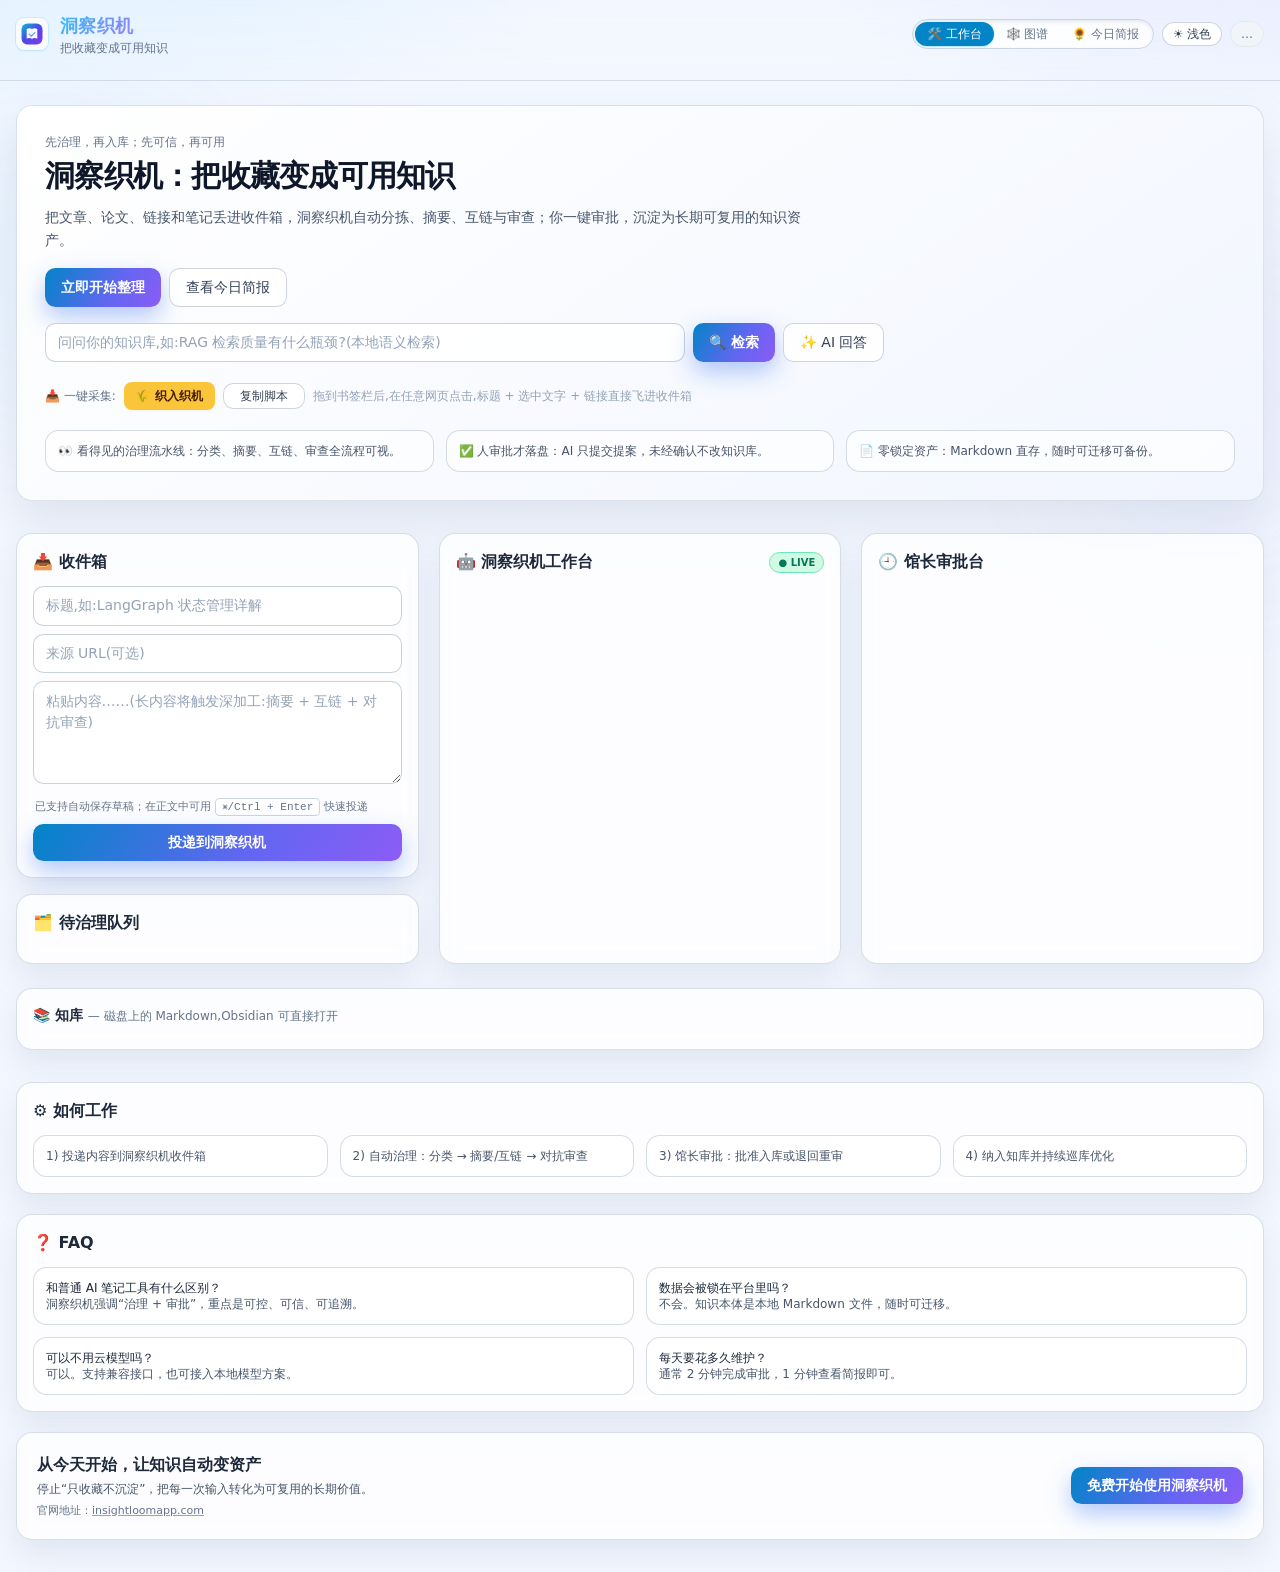
==== commit 33f51261: "feat: P2a bookmarklet collection — one-click capture from any webpage - GET /collect: popup landing " ====
--- a/web/index.html
+++ b/web/index.html
@@ -366,6 +366,14 @@
       <button onclick="doAsk()" class="btn-secondary">✨ AI 回答</button>
     </div>
     <div id="search-results" class="hidden mt-3 space-y-2"></div>
+    <div class="mt-5 flex flex-wrap items-center gap-2 text-xs">
+      <span class="text-slate-500">📥 一键采集:</span>
+      <a id="bookmarklet-link" href="#" draggable="true"
+         class="px-3 py-1.5 rounded-lg bg-amber-400/90 hover:bg-amber-300 text-amber-950 font-semibold shadow-sm cursor-grab select-none"
+         title="按住拖到浏览器书签栏">🌾 织入织机</a>
+      <button onclick="copyBookmarklet()" class="btn-secondary !py-1 !text-xs">复制脚本</button>
+      <span class="text-slate-400">拖到书签栏后,在任意网页点击,标题 + 选中文字 + 链接直接飞进收件箱</span>
+    </div>
     <div class="grid grid-cols-1 md:grid-cols-3 gap-3 mt-5 text-xs">
       <div class="feature-tile">👀 看得见的治理流水线：分类、摘要、互链、审查全流程可视。</div>
       <div class="feature-tile">✅ 人审批才落盘：AI 只提交提案，未经确认不改知识库。</div>
@@ -1000,6 +1008,25 @@
 }
 
 function focusNode(id){ const n = G.byId[id]; if (n) { G.sel = n; renderGraphInfo(); G.alpha = Math.max(G.alpha, 0.2); } }
+
+/* ============ 书签采集(bookmarklet,弹窗导航方案) ============ */
+/* 说明:现代 Chrome 的私有网络管控(PNA)会拦截公网页面向 127.0.0.1 的 fetch,
+   因此用 window.open 顶级导航到 /collect 收件页——不受 CORS/PNA 限制,全浏览器可靠。 */
+function bookmarkletCode(){
+  const origin = location.origin;
+  return `(function(){try{var s=String(window.getSelection()||'');var m=document.querySelector('meta[name="description"]');var c=s||(m&&m.content?m.content:document.body.innerText.slice(0,1500));var q='title='+encodeURIComponent(document.title.slice(0,200))+'&content='+encodeURIComponent(c.slice(0,1500))+'&url='+encodeURIComponent(location.href);var w=window.open('${origin}/collect?'+q,'insightloom_collect','width=380,height=260');if(!w)alert('弹窗被拦截:请允许本站弹窗后重试')}catch(e){alert('脚本异常: '+e)}})()`;
+}
+function initBookmarklet(){
+  const a = document.getElementById('bookmarklet-link');
+  if (a) a.href = 'javascript:' + encodeURIComponent(bookmarkletCode());
+}
+function copyBookmarklet(){
+  const code = 'javascript:' + bookmarkletCode();
+  navigator.clipboard.writeText(decodeURIComponent(code)).then(() => {
+    const b = event?.target; const old = b?.textContent;
+    if (b) { b.textContent = '已复制 ✓ 去书签管理器粘贴'; setTimeout(() => b.textContent = old, 2600); }
+  }).catch(() => alert('复制失败,请手动拖拽按钮到书签栏'));
+}
 
 async function fetchDigest(){
   try {
@@ -1118,6 +1145,7 @@
 
 $('search-q').addEventListener('keydown', e => { if (e.key === 'Enter') { e.preventDefault(); doSearch(); } });
 
+initBookmarklet();
 poll();
 setInterval(poll, 2000);
 </script>
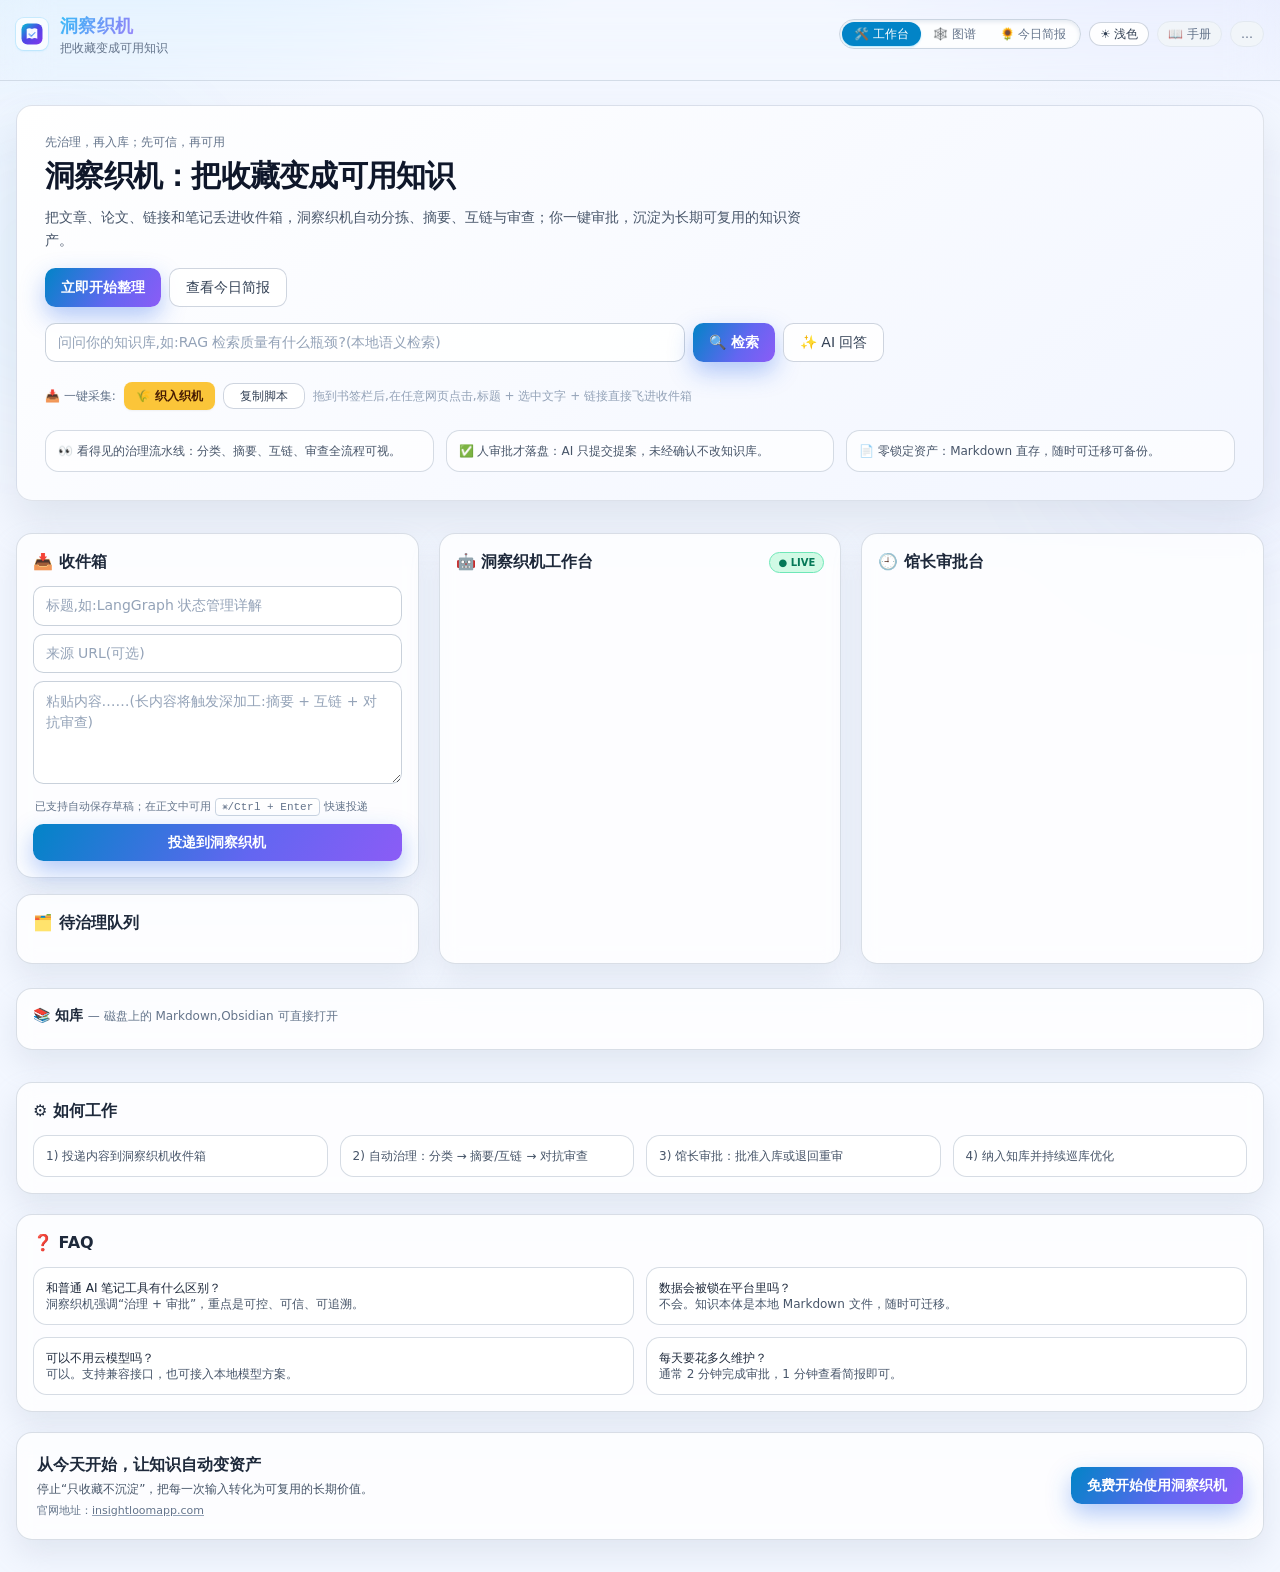
==== commit d3002568: "docs: user guide — capture/approval/graph/search/digest/backup walkthrough - docs/USER_GUIDE.md: com" ====
--- a/web/index.html
+++ b/web/index.html
@@ -337,6 +337,8 @@
         <button id="tab-digest" onclick="switchTab('digest')" class="px-3 py-1 rounded-full text-slate-500 hover:text-slate-700 transition duration-200">🌻 今日简报</button>
       </div>
       <button id="theme-toggle" class="theme-toggle" type="button" title="点击切换: 浅色 / 深色 / 跟随系统">🌙 深色</button>
+      <a href="https://github.com/kittimzhe/insightloom/blob/main/docs/USER_GUIDE.md" target="_blank" rel="noopener"
+         class="px-2.5 py-1 rounded-full bg-slate-100 text-slate-500 border border-slate-200 hover:bg-sky-50 hover:text-sky-700 transition" title="使用手册(新标签页)">📖 手册</a>
       <span id="llm-badge" class="px-2.5 py-1 rounded-full bg-slate-100 text-slate-500 border border-slate-200">…</span>
     </div>
   </div>
